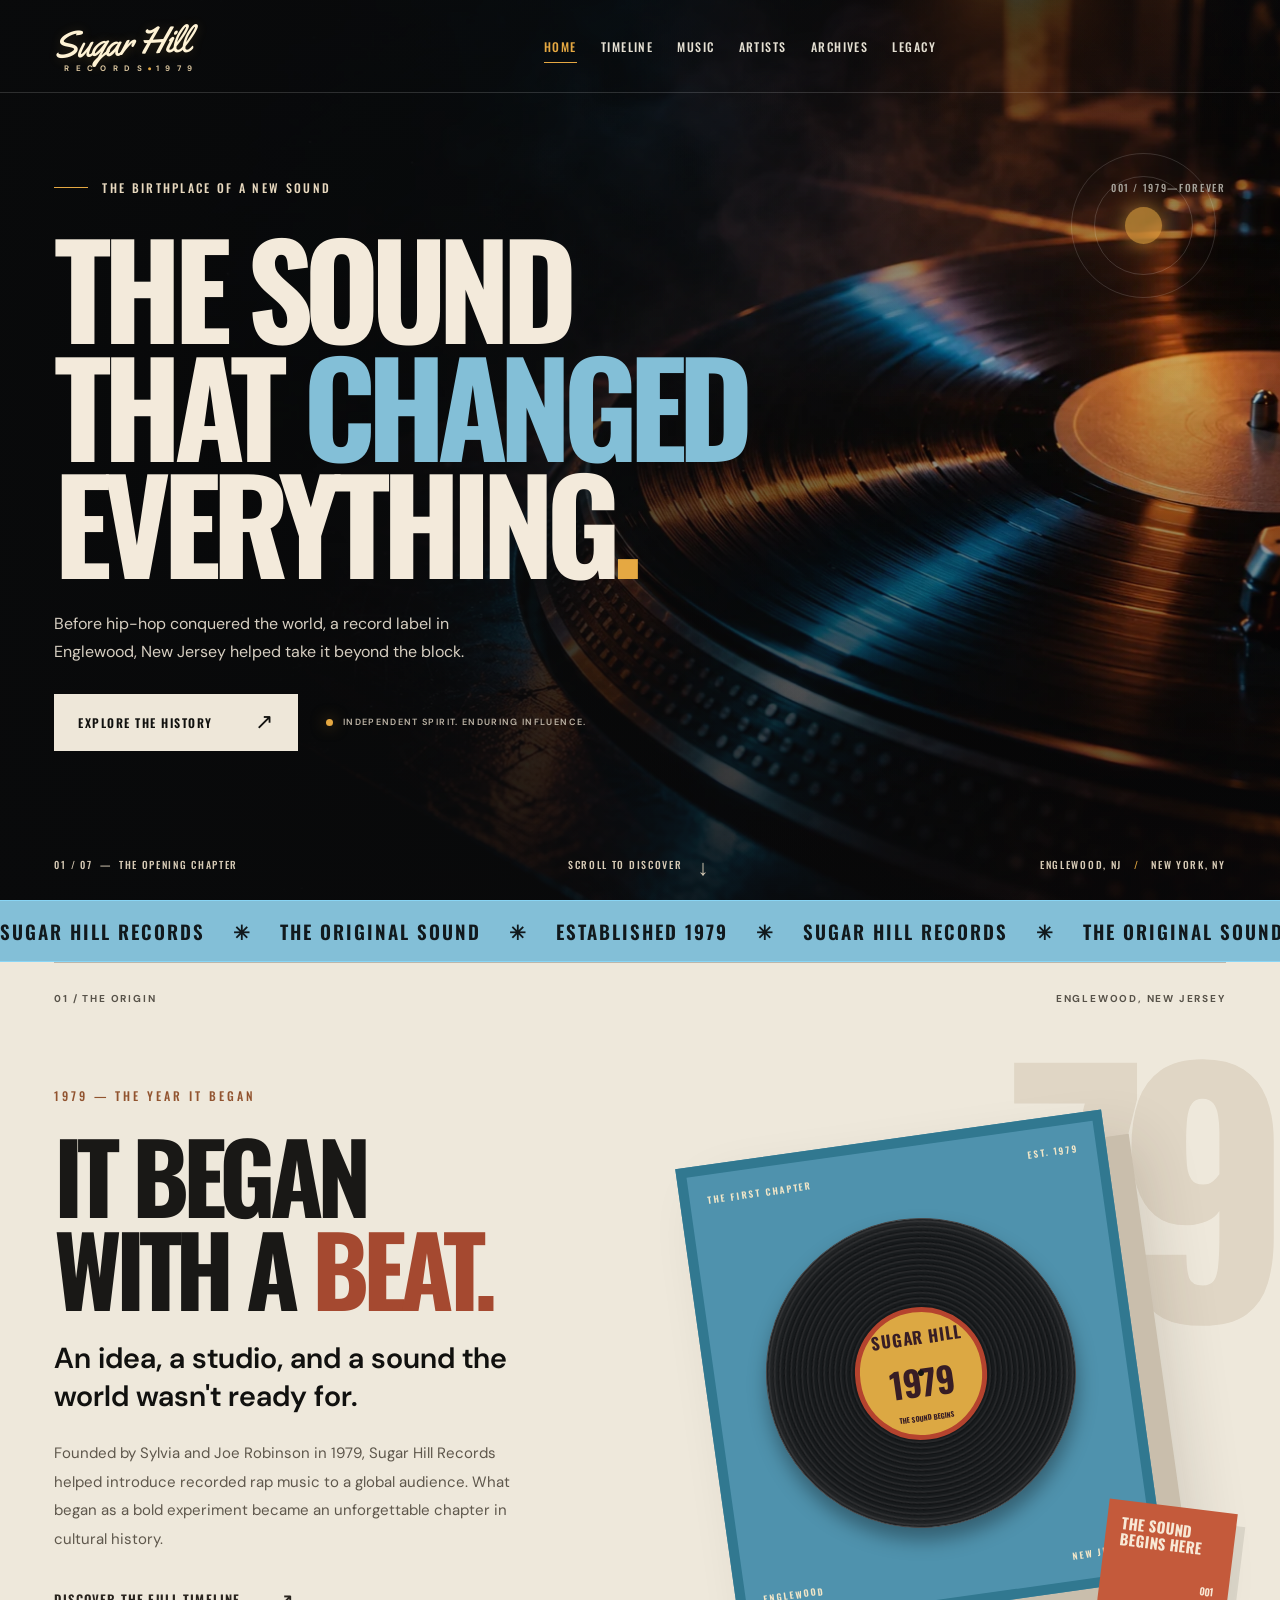
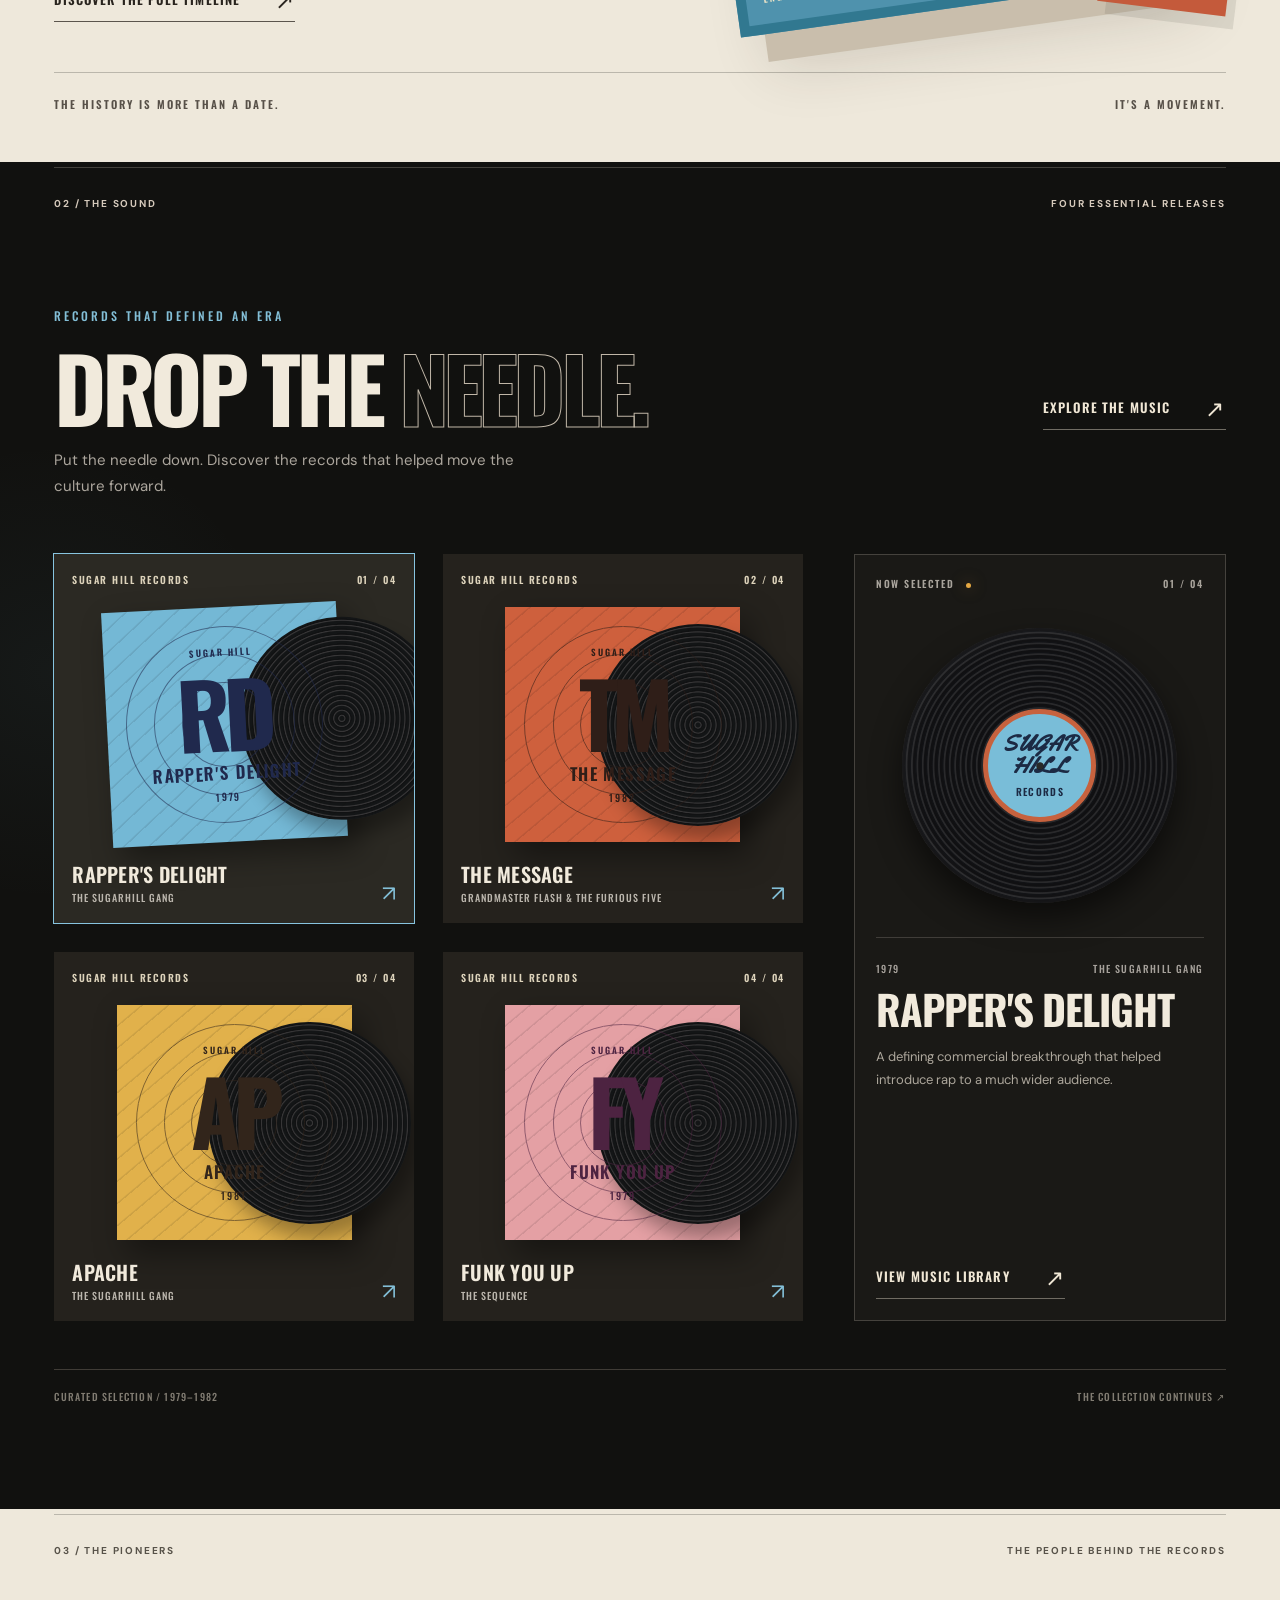
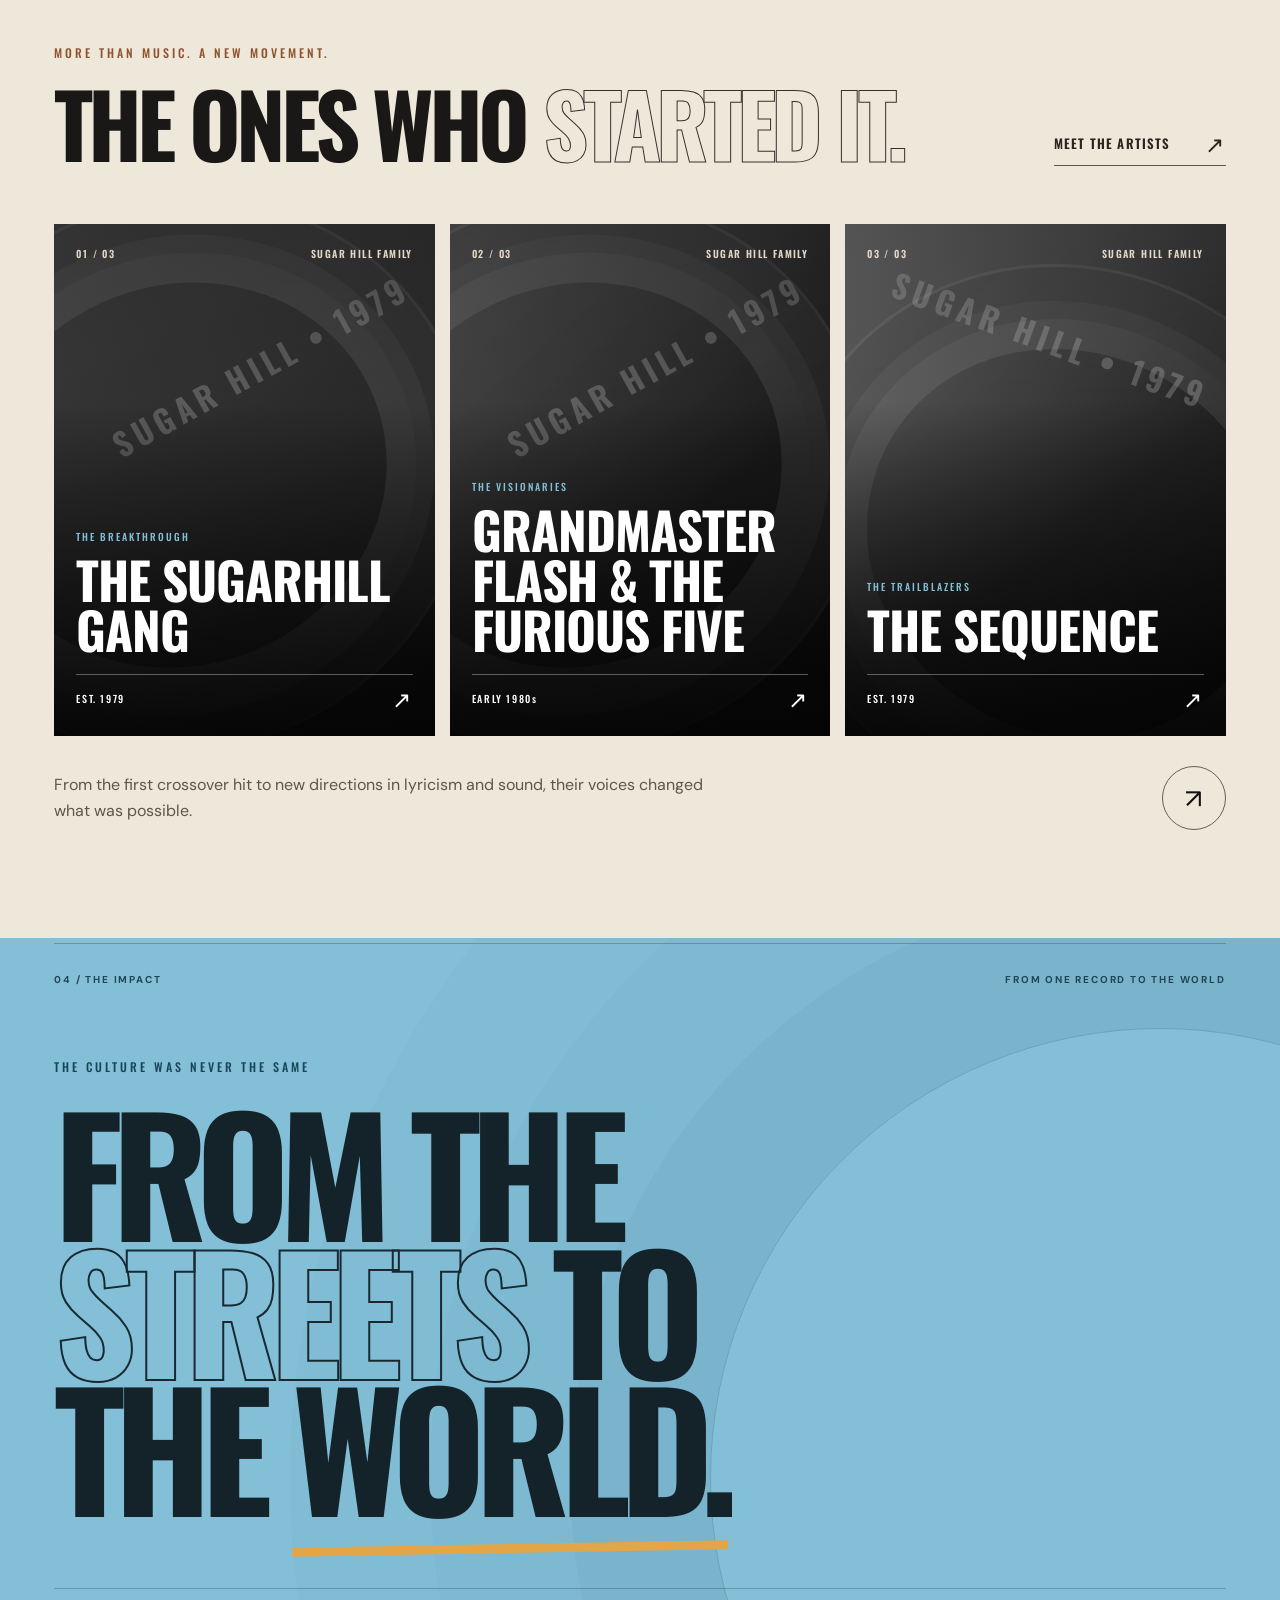
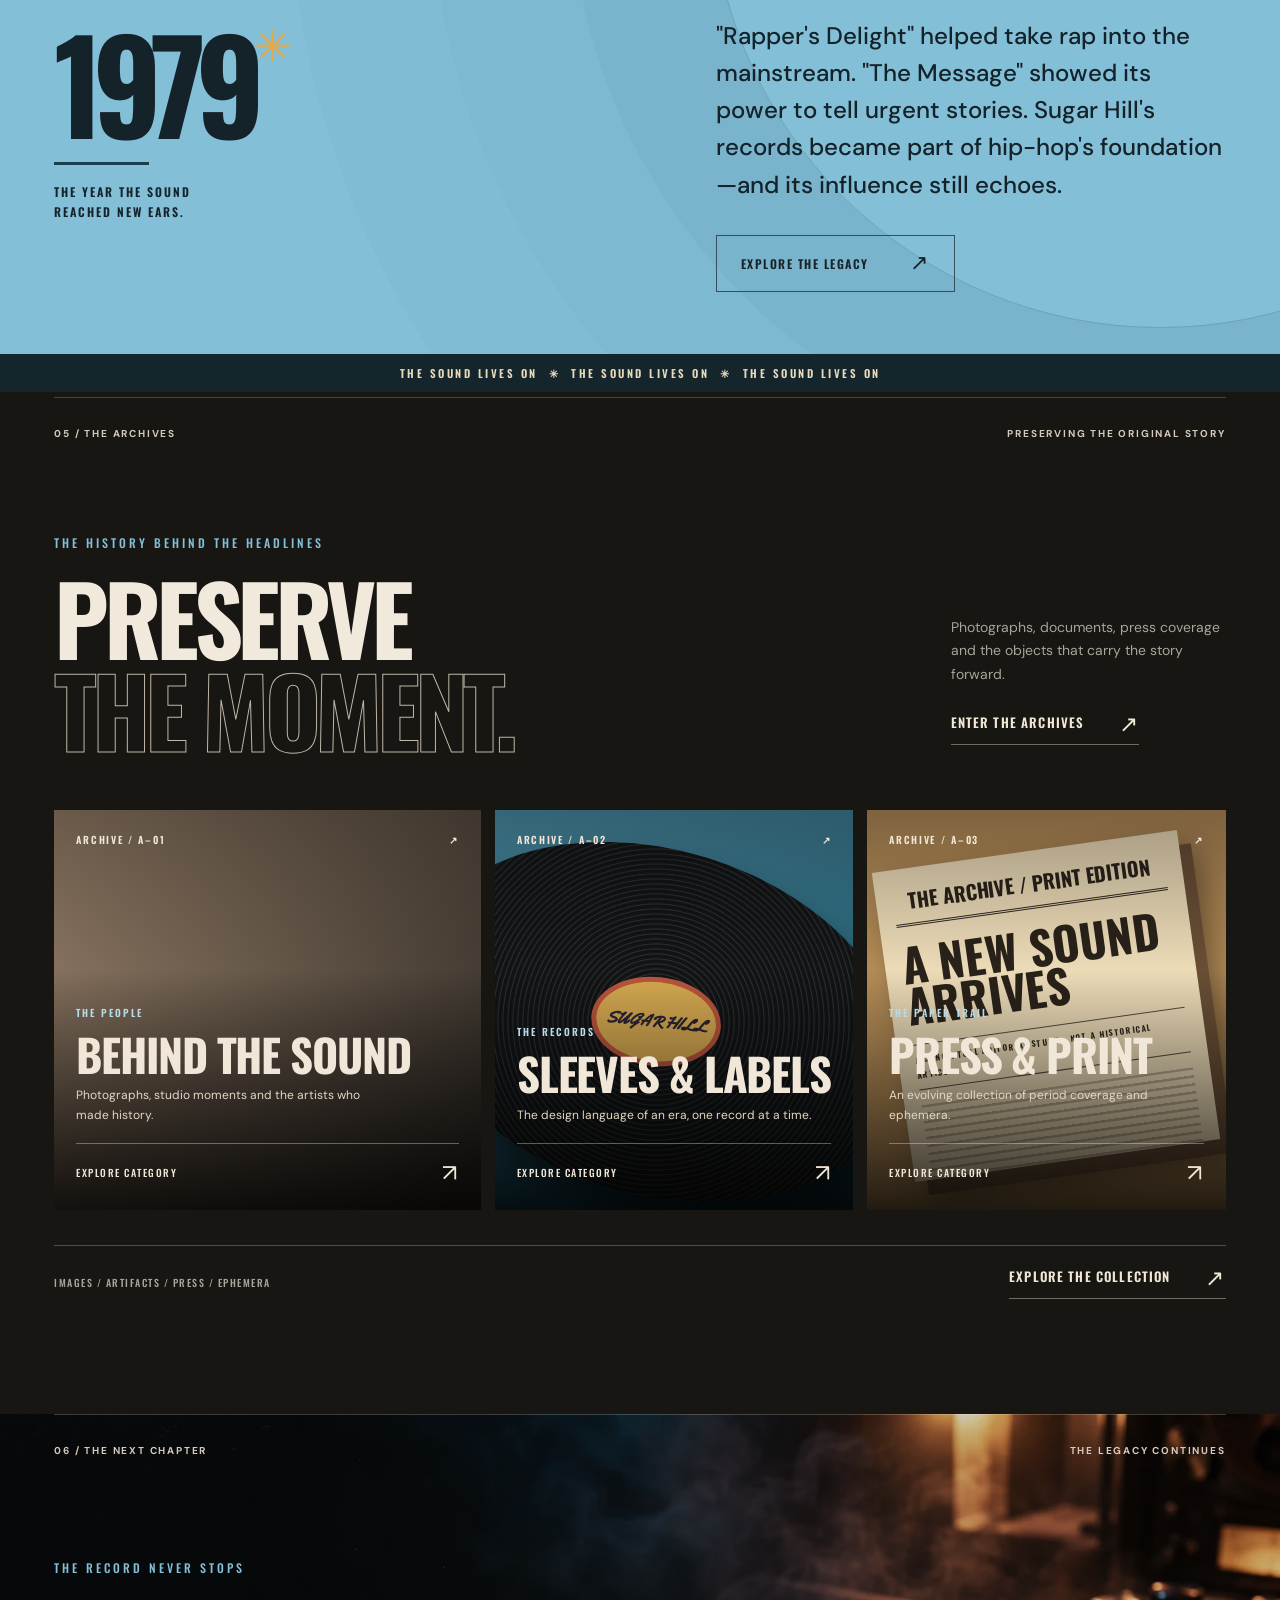
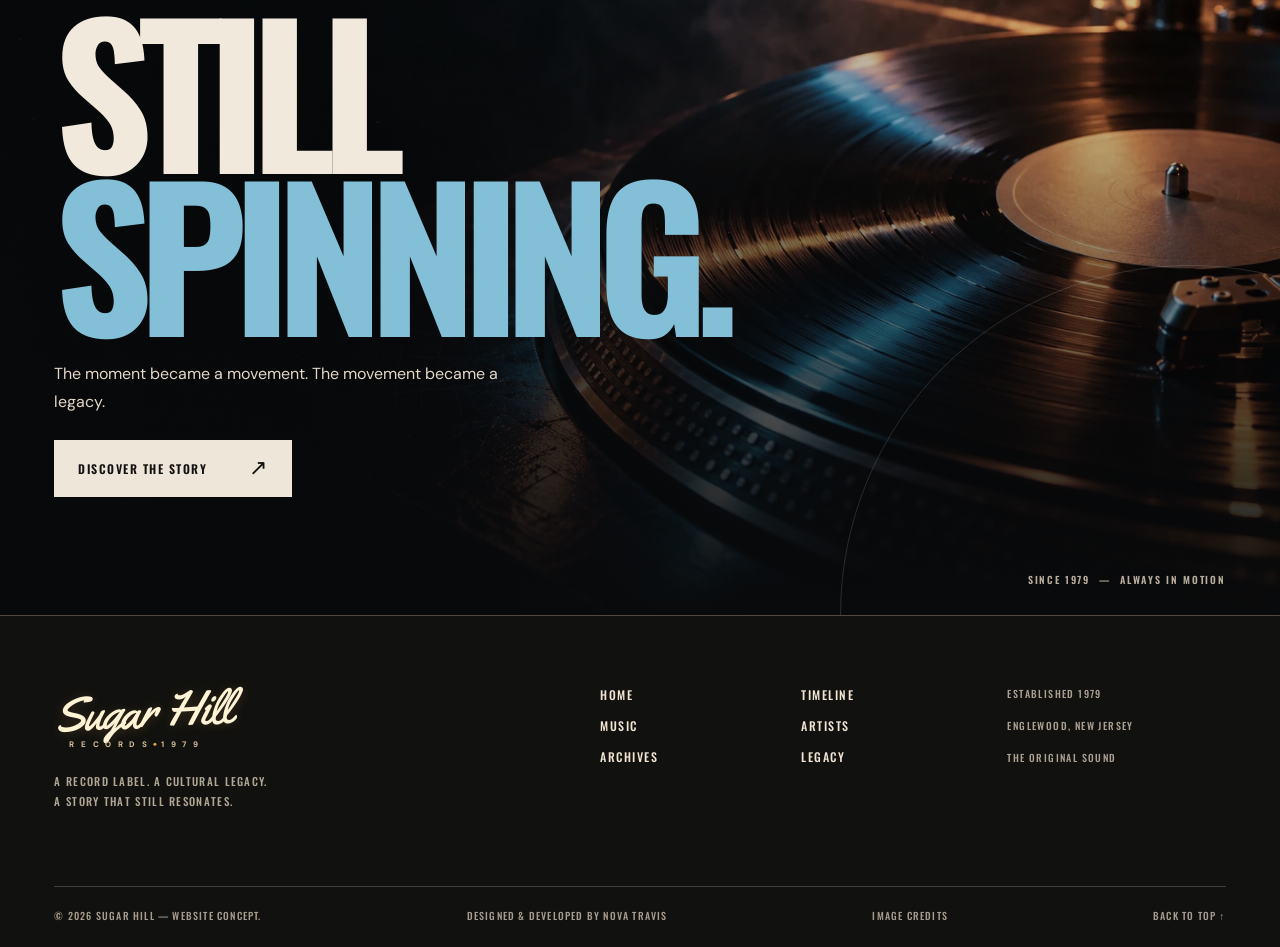
==== index.html @ 576d8113 "first commit" ====
<!doctype html>
<html lang="en">
<head>
  <meta charset="utf-8" />
  <meta name="viewport" content="width=device-width, initial-scale=1" />
  <meta name="theme-color" content="#11110f" />
  <meta name="description" content="Explore the story, recordings, pioneers and lasting cultural impact of Sugar Hill Records. A digital heritage website concept." />
  <title>Sugar Hill Records — The Sound That Changed Everything</title>
  <link rel="preconnect" href="https://fonts.googleapis.com" />
  <link rel="preconnect" href="https://fonts.gstatic.com" crossorigin />
  <link href="https://fonts.googleapis.com/css2?family=Archivo+Black&family=DM+Sans:wght@400;500;600;700&family=Oswald:wght@400;500;600;700&family=Yellowtail&display=swap" rel="stylesheet" />
  <link rel="stylesheet" href="style.css" />
  <script src="siteData.js" defer></script>
  <script src="script.js" defer></script>
</head>
<body data-page="home" data-root="./">
  <a class="skip-link" href="#main-content">Skip to content</a>
  <header class="site-header" id="site-header">
    <a href="./" class="brand" aria-label="Sugar Hill Records homepage"><span class="brand-script">Sugar Hill</span><span class="brand-small">R E C O R D S <i></i> 1 9 7 9</span></a>
    <nav class="desktop-nav" aria-label="Main navigation" id="desktop-nav"></nav>
    <div class="header-actions"><span class="header-edition">THE ORIGINAL SOUND&nbsp; / &nbsp;EST. 1979</span><button class="menu-toggle" id="menu-toggle" aria-expanded="false" aria-controls="mobile-menu" aria-label="Open navigation"><span></span><span></span></button></div>
  </header>
  <div class="mobile-menu" id="mobile-menu" aria-hidden="true"><p class="menu-kicker">EXPLORE THE LEGACY</p><nav id="mobile-nav" aria-label="Mobile navigation"></nav><p class="menu-foot">ENGLEWOOD, NEW JERSEY · 1979</p></div>
  <main id="main-content">
    <!-- 01 / HERO -->
    <section class="hero" id="top" aria-labelledby="hero-title">
      <div class="hero-photo" aria-hidden="true"></div><div class="hero-wash" aria-hidden="true"></div><div class="hero-grid" aria-hidden="true"></div>
      <div class="hero-orbit" aria-hidden="true"><span>THE RECORD KEEPS TURNING • THE RECORD KEEPS TURNING • </span></div>
      <div class="hero-content container">
        <div class="hero-topline reveal"><span class="mini-line"></span> THE BIRTHPLACE OF A NEW SOUND <span class="edition">001 / 1979—FOREVER</span></div>
        <h1 id="hero-title" class="hero-title reveal"><span>THE SOUND</span><span>THAT <em>CHANGED</em></span><span>EVERYTHING<span class="hero-period">.</span></span></h1>
        <p class="hero-description reveal">Before hip-hop conquered the world, a record label in Englewood, New Jersey helped take it beyond the block.</p>
        <div class="hero-cta-row reveal"><a class="button button-cream" href="timeline/"><span>EXPLORE THE HISTORY</span><span class="button-arrow" aria-hidden="true">↗</span></a><span class="hero-est"><span class="est-dot"></span> INDEPENDENT SPIRIT. ENDURING INFLUENCE.</span></div>
      </div>
      <div class="hero-bottom container"><span>01 / 07 &nbsp;—&nbsp; THE OPENING CHAPTER</span><a href="#beginning" class="scroll-cue">SCROLL TO DISCOVER <span>↓</span></a><span>ENGLEWOOD, NJ <span class="separator">/</span> NEW YORK, NY</span></div>
    </section>

    <!-- INTERSTITIAL TICKER -->
    <div class="ticker" aria-label="Sugar Hill Records, established 1979"><div class="ticker-track" aria-hidden="true"><span>SUGAR HILL RECORDS</span><i>✳</i><span>THE ORIGINAL SOUND</span><i>✳</i><span>ESTABLISHED 1979</span><i>✳</i><span>SUGAR HILL RECORDS</span><i>✳</i><span>THE ORIGINAL SOUND</span><i>✳</i><span>ESTABLISHED 1979</span><i>✳</i></div></div>

    <!-- 02 / BEGINNING -->
    <section class="beginning section-light" id="beginning" aria-labelledby="beginning-title">
      <div class="container beginning-inner">
        <div class="chapter-heading reveal"><span class="chapter-num">01 / THE ORIGIN</span><span class="chapter-side">ENGLEWOOD, NEW JERSEY</span></div>
        <div class="beginning-grid">
          <div class="beginning-copy reveal"><span class="eyebrow eyebrow-dark">1979 — THE YEAR IT BEGAN</span><h2 id="beginning-title" class="display display-dark">IT BEGAN<br />WITH A <span class="underline-brush">BEAT.</span></h2><p class="intro-copy">An idea, a studio, and a sound the world wasn't ready for.</p><p>Founded by Sylvia and Joe Robinson in 1979, Sugar Hill Records helped introduce recorded rap music to a global audience. What began as a bold experiment became an unforgettable chapter in cultural history.</p><a class="text-link dark-link" href="timeline/">DISCOVER THE FULL TIMELINE <span aria-hidden="true">↗</span></a></div>
          <div class="beginning-art reveal" aria-label="Graphic illustration of Sugar Hill Records 1979 vinyl disc">
            <span class="beginning-giant-year" aria-hidden="true">79</span>
            <div class="origin-graphic"><div class="origin-card-top"><span>THE FIRST CHAPTER</span><span>EST. 1979</span></div><div class="origin-record"><div class="origin-label"><span>SUGAR HILL</span><b>1979</b><small>THE SOUND BEGINS</small><i></i></div></div><div class="origin-card-foot"><span>ENGLEWOOD</span><span>NEW JERSEY</span></div></div>
            <div class="origin-side-stamp"><span>THE SOUND<br />BEGINS HERE</span><b>001</b></div>
          </div>
        </div>
        <div class="beginning-bottom"><span>THE HISTORY IS MORE THAN A DATE.</span><span>IT'S A MOVEMENT.</span></div>
      </div>
    </section>

    <!-- 03 / MUSIC -->
    <section class="music-section section-dark" id="the-sound" aria-labelledby="music-title">
      <div class="container">
        <div class="chapter-heading reveal"><span class="chapter-num">02 / THE SOUND</span><span class="chapter-side">FOUR ESSENTIAL RELEASES</span></div>
        <div class="section-title-row reveal"><div><span class="eyebrow">RECORDS THAT DEFINED AN ERA</span><h2 id="music-title" class="display">DROP THE <span class="type-outline">NEEDLE.</span></h2></div><a href="music/" class="text-link light-link">EXPLORE THE MUSIC <span aria-hidden="true">↗</span></a></div>
        <p class="section-lead reveal">Put the needle down. Discover the records that helped move the culture forward.</p>
        <div class="music-layout">
          <div class="release-grid" id="release-grid" role="group" aria-label="Select a featured release"></div>
          <div class="release-feature reveal" id="release-feature" aria-live="polite"><div class="release-feature-head"><span>NOW SELECTED <span class="live-dot"></span></span><span id="feature-count">01 / 04</span></div><div class="feature-record" id="feature-record"><span class="feature-record-label">SUGAR HILL <b>RECORDS</b></span><span class="feature-spindle"></span></div><div class="release-feature-meta"><span id="feature-year">1979</span><span id="feature-artist">THE SUGARHILL GANG</span></div><h3 id="feature-title">RAPPER'S DELIGHT</h3><p id="feature-description">A defining commercial breakthrough that helped introduce rap to a much wider audience.</p><a href="music/" class="text-link light-link">VIEW MUSIC LIBRARY <span aria-hidden="true">↗</span></a></div>
        </div>
        <div class="section-after-note"><span>CURATED SELECTION / 1979–1982</span><span>THE COLLECTION CONTINUES ↗</span></div>
      </div>
    </section>

    <!-- 04 / ARTISTS -->
    <section class="artists-section section-light" id="the-pioneers" aria-labelledby="artists-title">
      <div class="container">
        <div class="chapter-heading reveal"><span class="chapter-num">03 / THE PIONEERS</span><span class="chapter-side">THE PEOPLE BEHIND THE RECORDS</span></div>
        <div class="section-title-row title-row-dark reveal"><div><span class="eyebrow eyebrow-dark">MORE THAN MUSIC. A NEW MOVEMENT.</span><h2 id="artists-title" class="display display-dark">THE ONES WHO <span class="type-outline-dark">STARTED IT.</span></h2></div><a href="artists/" class="text-link dark-link">MEET THE ARTISTS <span aria-hidden="true">↗</span></a></div>
        <div class="artists-grid" id="artists-grid"></div>
        <div class="artist-foot reveal"><p>From the first crossover hit to new directions in lyricism and sound, their voices changed what was possible.</p><a href="artists/" class="round-arrow-link" aria-label="Explore all artists">↗</a></div>
      </div>
    </section>

    <!-- 05 / IMPACT -->
    <section class="impact-section" id="the-impact" aria-labelledby="impact-title"><div class="impact-rings" aria-hidden="true"></div>
      <div class="container impact-inner"><div class="chapter-heading reveal"><span class="chapter-num">04 / THE IMPACT</span><span class="chapter-side">FROM ONE RECORD TO THE WORLD</span></div><div class="impact-top"><span class="eyebrow reveal">THE CULTURE WAS NEVER THE SAME</span><h2 id="impact-title" class="impact-title reveal">FROM THE<br /><em>STREETS</em> TO<br />THE <span>WORLD.</span></h2></div>
      <div class="impact-lower"><div class="impact-stat reveal"><span class="stat-number">1979<span class="stat-star">✳</span></span><span class="stat-line"></span><span>THE YEAR THE SOUND<br />REACHED NEW EARS.</span></div><div class="impact-copy reveal"><p>"Rapper's Delight" helped take rap into the mainstream. "The Message" showed its power to tell urgent stories. Sugar Hill's records became part of hip-hop's foundation—and its influence still echoes.</p><a href="legacy/" class="button button-dark-outline">EXPLORE THE LEGACY <span class="button-arrow" aria-hidden="true">↗</span></a></div></div>
      </div>
      <div class="impact-bottom-run" aria-hidden="true">THE SOUND LIVES ON &nbsp;✳&nbsp; THE SOUND LIVES ON &nbsp;✳&nbsp; THE SOUND LIVES ON</div>
    </section>

    <!-- 06 / ARCHIVES -->
    <section class="archives-section section-dark" id="the-archives" aria-labelledby="archives-title">
      <div class="container"><div class="chapter-heading reveal"><span class="chapter-num">05 / THE ARCHIVES</span><span class="chapter-side">PRESERVING THE ORIGINAL STORY</span></div><div class="section-title-row reveal"><div><span class="eyebrow">THE HISTORY BEHIND THE HEADLINES</span><h2 id="archives-title" class="display">PRESERVE<br /><span class="type-outline">THE MOMENT.</span></h2></div><div class="archive-intro"><p>Photographs, documents, press coverage and the objects that carry the story forward.</p><a href="archives/" class="text-link light-link">ENTER THE ARCHIVES <span aria-hidden="true">↗</span></a></div></div>
      <div class="archive-gallery" id="archive-gallery"></div>
      <div class="archive-bottom reveal"><span>IMAGES / ARTIFACTS / PRESS / EPHEMERA</span><a href="archives/" class="text-link light-link">EXPLORE THE COLLECTION <span aria-hidden="true">↗</span></a></div>
      </div>
    </section>

    <!-- 07 / CLOSING -->
    <section class="closing-section" id="the-legacy-continues" aria-labelledby="closing-title"><div class="closing-art" aria-hidden="true"></div><div class="container closing-content"><div class="chapter-heading reveal"><span class="chapter-num">06 / THE NEXT CHAPTER</span><span class="chapter-side">THE LEGACY CONTINUES</span></div><div class="closing-center reveal"><span class="eyebrow">THE RECORD NEVER STOPS</span><h2 id="closing-title">STILL<br /><em>SPINNING.</em></h2><p>The moment became a movement. The movement became a legacy.</p><a href="timeline/" class="button button-cream"><span>DISCOVER THE STORY</span><span class="button-arrow" aria-hidden="true">↗</span></a></div><span class="closing-mini">SINCE 1979 &nbsp;—&nbsp; ALWAYS IN MOTION</span></div></section>
  </main>
  <footer class="site-footer"><div class="container footer-top"><div><a href="./" class="brand footer-brand" aria-label="Sugar Hill Records home"><span class="brand-script">Sugar Hill</span><span class="brand-small">R E C O R D S <i></i> 1 9 7 9</span></a><p>A RECORD LABEL. A CULTURAL LEGACY.<br />A STORY THAT STILL RESONATES.</p></div><div class="footer-links" id="footer-nav" aria-label="Footer navigation"></div><div class="footer-meta"><span>ESTABLISHED 1979</span><span>ENGLEWOOD, NEW JERSEY</span><span>THE ORIGINAL SOUND</span></div></div><div class="container footer-bottom"><span>© <span id="current-year"></span> SUGAR HILL — WEBSITE CONCEPT.</span><span>DESIGNED & DEVELOPED BY <a href="https://novatravis.com/" target="_blank" rel="noopener noreferrer">NOVA TRAVIS</a></span><a class="credits-link" href="./credits/">IMAGE CREDITS</a><a href="#top" class="back-to-top">BACK TO TOP ↑</a></div></footer>
</body>
</html>
---- style.css ----
/* SUGAR HILL / V1 — NOVA TRAVIS */
:root{--night:#11110f;--night-2:#191916;--paper:#eee8db;--paper-2:#e3dccd;--cream:#f1eadc;--muted:#b4ae9f;--blue:#83bfd7;--gold:#e5a842;--burnt:#b65133;--electric:#70b8dc;--line-dark:rgba(243,235,217,.22);--line-light:rgba(26,25,23,.24);--oswald:'Oswald','Arial Narrow',Impact,sans-serif;--display:'Archivo Black',Impact,Haettenschweiler,sans-serif;--body:'DM Sans',Arial,Helvetica,sans-serif;--script:'Yellowtail','Brush Script MT',cursive;--content:1400px;--pad:clamp(22px,4.25vw,74px)}
*,*::before,*::after{box-sizing:border-box}html{scroll-behavior:smooth}body{margin:0;background:var(--night);color:var(--cream);font-family:var(--body);-webkit-font-smoothing:antialiased;overflow-x:hidden}body.no-scroll{overflow:hidden}body,button,a{ -webkit-tap-highlight-color:transparent }a{color:inherit;text-decoration:none}button{font:inherit}button,a{-webkit-touch-callout:none}button:focus-visible,a:focus-visible{outline:2px solid var(--blue);outline-offset:5px}img{max-width:100%;display:block}h1,h2,h3,p{margin:0}::selection{background:var(--gold);color:var(--night)}.container{width:min(100% - var(--pad)*2,var(--content));margin-inline:auto}.skip-link{position:fixed;top:-100px;left:16px;z-index:9000;padding:12px 18px;background:var(--cream);color:var(--night)}.skip-link:focus{top:12px}.site-header{height:93px;padding-inline:var(--pad);display:flex;align-items:center;gap:34px;justify-content:space-between;position:absolute;inset:0 0 auto;z-index:400;border-bottom:1px solid rgba(255,255,255,.15);transition:background .3s,box-shadow .3s,height .3s}.site-header.is-scrolled{position:fixed;height:76px;background:rgba(17,17,15,.94);box-shadow:0 12px 36px rgba(0,0,0,.18);backdrop-filter:blur(18px);-webkit-backdrop-filter:blur(18px)}.brand{width:200px;flex-shrink:0;display:flex;flex-direction:column;align-items:flex-start;line-height:1;transform:rotate(-3deg);transition:transform .2s}.brand:hover{transform:rotate(-1deg)}.brand-script{font-family:var(--script);font-size:37px;color:#fff3d5;letter-spacing:-1.4px;white-space:nowrap;text-shadow:0 1px 12px rgba(228,174,80,.2)}.brand-small{margin:4px 0 0 9px;font-size:8px;letter-spacing:2.3px;font-weight:700;color:#d7c29c;transform:rotate(3deg);white-space:nowrap}.brand-small i{display:inline-block;width:3px;height:3px;border-radius:50%;background:var(--gold);vertical-align:middle}.desktop-nav{display:flex;align-items:center;gap:clamp(16px,2.4vw,37px);margin-left:auto}.desktop-nav a{font-family:var(--oswald);font-size:12px;font-weight:500;letter-spacing:1.45px;text-transform:uppercase;color:#e5e0d3;position:relative;padding:17px 0;white-space:nowrap;transition:color .2s}.desktop-nav a::after{content:"";position:absolute;bottom:9px;left:0;width:0;height:1px;background:var(--gold);transition:width .22s}.desktop-nav a:hover,.desktop-nav a[aria-current=page]{color:var(--gold)}.desktop-nav a:hover::after,.desktop-nav a[aria-current=page]::after{width:100%}.header-actions{display:flex;align-items:center;gap:20px;margin-left:auto}.header-edition{font-size:9px;font-weight:600;letter-spacing:1.5px;color:#a8a59c;white-space:nowrap}.menu-toggle{display:none;width:43px;height:43px;border:1px solid rgba(255,255,255,.36);background:transparent;padding:12px 9px;cursor:pointer;z-index:420;position:relative}.menu-toggle span{display:block;height:1.5px;width:100%;background:var(--cream);transition:transform .28s,translate .28s;margin:5px 0}.menu-toggle.is-open span:first-child{transform:translateY(3.5px) rotate(45deg)}.menu-toggle.is-open span:last-child{transform:translateY(-3.5px) rotate(-45deg)}.mobile-menu{display:none}.eyebrow{font-family:var(--oswald);font-size:12px;line-height:1.3;letter-spacing:3px;font-weight:500;color:var(--blue)}.eyebrow-dark{color:#91532f}.display{font-family:var(--oswald);font-weight:700;font-size:clamp(54px,7vw,115px);letter-spacing:-.058em;line-height:.96;text-transform:uppercase}.display-dark{color:#191816}.type-outline{-webkit-text-stroke:1px #c1b7a8;color:transparent}.type-outline-dark{-webkit-text-stroke:1px #34302b;color:transparent}.chapter-heading{display:flex;justify-content:space-between;align-items:center;padding-top:29px;margin-bottom:70px;border-top:1px solid var(--line-dark)}.chapter-num,.chapter-side{font-size:10px;letter-spacing:1.8px;font-weight:700;color:#d6cabc;text-transform:uppercase}.section-light .chapter-heading{border-color:var(--line-light)}.section-light .chapter-num,.section-light .chapter-side{color:#575249}.section-title-row{display:flex;justify-content:space-between;gap:30px;align-items:end;margin-bottom:18px}.section-title-row h2{margin-top:18px}.text-link{font-family:var(--oswald);font-size:13px;letter-spacing:1.15px;font-weight:600;white-space:nowrap;display:inline-flex;align-items:center;gap:35px;border-bottom:1px solid;padding:0 0 12px;transition:gap .25s,color .25s}.text-link:hover{gap:50px}.text-link span{font-size:23px;line-height:10px;font-weight:400}.dark-link{color:#29241e;border-color:#5b554d}.light-link{color:#f0e7d5;border-color:#706c63}.light-link:hover{color:var(--blue)}.dark-link:hover{color:#91532f}.button{height:57px;min-width:232px;padding:0 20px 0 24px;display:inline-flex;align-items:center;justify-content:space-between;gap:38px;font-family:var(--oswald);letter-spacing:1.5px;font-size:12px;font-weight:600;transition:background .2s,color .2s,transform .2s}.button:hover{transform:translateY(-3px)}.button-arrow{display:grid;place-items:center;width:27px;height:27px;font-size:22px;line-height:1;font-family:Arial,sans-serif;font-weight:400}.button-cream{color:var(--night);background:#eee7d9}.button-cream:hover{background:var(--blue)}.button-dark-outline{border:1px solid rgba(19,24,25,.65);color:#17232b}.button-dark-outline:hover{background:#17232b;color:#f1e9db}.section-dark{background:var(--night);color:var(--cream)}.section-light{background:var(--paper);color:var(--night)}.reveal{opacity:1;transform:translateY(0)}.js-enabled .reveal:not(.is-visible){opacity:0;transform:translateY(23px)}.js-enabled .reveal{transition:opacity .75s ease,transform .75s cubic-bezier(.2,.65,.25,1)}.js-enabled .reveal.is-visible{opacity:1;transform:translateY(0)}
/* 01 / HERO */
.hero{min-height:760px;height:max(800px,100svh);position:relative;isolation:isolate;overflow:hidden;display:flex;flex-direction:column;justify-content:center}.hero-photo,.hero-wash,.hero-grid{position:absolute;inset:0;z-index:-2}.hero-photo{background-image:url('assets/images/hero-turntable.webp');background-position:center 49%;background-size:cover;transform:scale(1.035);animation:hero-settle 12s ease-out both}.hero-wash{z-index:-1;background:linear-gradient(90deg,rgba(9,10,11,.96) 0%,rgba(9,10,11,.75) 38%,rgba(7,8,9,.20) 85%),linear-gradient(180deg,rgba(7,9,12,.7) 0%,transparent 38%,rgba(11,10,11,.75) 100%)}.hero-grid{z-index:0;pointer-events:none;background-image:linear-gradient(90deg,transparent calc(50% - .5px),rgba(255,255,255,.06) 50%,transparent calc(50% + .5px)),linear-gradient(90deg,transparent calc(25% - .5px),rgba(255,255,255,.045) 25%,transparent calc(25% + .5px)),linear-gradient(90deg,transparent calc(75% - .5px),rgba(255,255,255,.045) 75%,transparent calc(75% + .5px));opacity:.75}.hero-content{position:relative;z-index:2;padding-top:110px;padding-bottom:80px}.hero-topline{display:flex;align-items:center;gap:14px;color:#e8d9bf;font-family:var(--oswald);font-size:12px;letter-spacing:2.3px;font-weight:500;margin-bottom:31px}.mini-line{width:34px;height:1px;background:var(--gold);display:inline-block}.edition{color:#a7a49c;margin-left:auto;font-size:10px;letter-spacing:1.65px}.hero-title{font-family:var(--oswald);font-size:clamp(71px,9.6vw,175px);line-height:.91;font-weight:700;letter-spacing:-.069em;text-transform:uppercase;max-width:1300px;color:#f3eadb}.hero-title>span{display:block;white-space:nowrap}.hero-title em{font-style:normal;color:var(--blue)}.hero-period{color:var(--gold)}.hero-description{margin-top:30px;max-width:450px;color:#d6cec1;font-size:16px;line-height:1.75}.hero-cta-row{display:flex;gap:28px;align-items:center;margin-top:28px}.hero-est{font-size:9px;letter-spacing:1.35px;color:#bdb4a6;font-weight:600;display:flex;align-items:center;gap:10px}.est-dot,.live-dot{width:7px;height:7px;background:var(--gold);display:inline-block;border-radius:50%;box-shadow:0 0 15px rgba(231,170,67,.55)}.hero-bottom{position:absolute;bottom:28px;left:50%;transform:translateX(-50%);z-index:5;display:flex;align-items:center;justify-content:space-between;color:#d6cab5;font-family:var(--oswald);font-size:10px;letter-spacing:1.7px;font-weight:500}.scroll-cue{display:flex;align-items:center;gap:15px}.scroll-cue span{font-size:22px;line-height:14px}.scroll-cue:hover{color:var(--blue)}.separator{color:var(--gold);margin:0 8px}.hero-orbit{position:absolute;right:8.4%;top:21%;width:145px;height:145px;border-radius:50%;border:1px solid rgba(255,255,255,.22);display:flex;align-items:center;justify-content:center;color:#fff;opacity:.65;animation:slow-spin 35s linear infinite;z-index:2}.hero-orbit::before,.hero-orbit::after{content:"";position:absolute;border-radius:50%;border:1px solid rgba(255,255,255,.24)}.hero-orbit::before{inset:22px}.hero-orbit::after{inset:53px;background:var(--gold);border:0}.hero-orbit span{position:absolute;left:50%;top:50%;font:600 10px var(--oswald);letter-spacing:2px;width:135px;text-align:center;transform:translate(-50%,-50%);line-height:2.5;opacity:0}.hero-orbit:after{box-shadow:0 0 20px var(--gold)}@keyframes hero-settle{from{transform:scale(1.12)}to{transform:scale(1.035)}}@keyframes slow-spin{to{transform:rotate(360deg)}}
/* MARQUEE */
.ticker{overflow:hidden;background:var(--blue);border-block:1px solid #89d5f5;color:#11191d;height:62px;display:flex;align-items:center}.ticker-track{display:flex;align-items:center;gap:28px;white-space:nowrap;min-width:max-content;animation:ticker 27s linear infinite;font:600 19px var(--oswald);letter-spacing:2px}.ticker-track i{font-style:normal;font-size:20px}.ticker-track span{white-space:nowrap}@keyframes ticker{to{transform:translateX(-50%)}}
/* 02 / BEGINNING */
.beginning{padding-bottom:50px;min-height:790px;overflow:hidden}.beginning-grid{display:grid;grid-template-columns:.9fr 1.1fr;min-height:555px;gap:clamp(30px,5vw,75px);align-items:center}.beginning-copy{max-width:550px;padding:10px 0 50px}.beginning-copy .display{font-size:clamp(68px,7.6vw,128px);margin-top:22px;letter-spacing:-.066em}.underline-brush{color:#a54930}.beginning-copy .intro-copy{font-size:clamp(20px,2.5vw,29px);font-weight:600;max-width:460px;line-height:1.32;margin:24px 0}.beginning-copy p:not(.intro-copy){font-size:15px;line-height:1.9;max-width:485px;color:#5e574c;margin-bottom:36px}.beginning-art{height:540px;position:relative;display:flex;align-items:center;justify-content:center}.beginning-giant-year{position:absolute;right:-6%;top:-16%;font:700 clamp(180px,25vw,400px)/1 var(--oswald);letter-spacing:-.09em;color:#e0d6c5;pointer-events:none}.origin-graphic{background:#4f92ad;border:10px solid #317890;width:min(430px,81%);aspect-ratio:.91;box-shadow:24px 28px 0 #c9beac,30px 35px 60px rgba(49,36,25,.16);transform:rotate(-8deg);position:relative;padding:18px;color:#f3e7c8;display:flex;flex-direction:column;justify-content:space-between}.origin-card-top,.origin-card-foot{display:flex;justify-content:space-between;font:600 9px var(--oswald);letter-spacing:2px}.origin-card-foot{position:relative;z-index:2}.origin-record{width:83%;aspect-ratio:1;background:repeating-radial-gradient(circle at center,#171a1c 0 2px,#292a2c 3px 3.7px,#121416 4.5px 5.5px);border:1px solid #494748;border-radius:50%;margin:auto;display:grid;place-items:center;box-shadow:0 12px 19px rgba(0,0,0,.35),inset 0 0 22px rgba(255,255,255,.12);animation:slow-spin 30s linear infinite}.origin-label{height:43%;width:43%;border-radius:50%;background:#dca843;color:#371d25;display:flex;align-items:center;justify-content:center;flex-direction:column;position:relative;gap:6px;text-align:center;border:5px solid #b5432e}.origin-label span{font:700 clamp(9px,1.3vw,17px) var(--oswald);letter-spacing:1px}.origin-label b{font:700 clamp(18px,3vw,35px) var(--oswald)}.origin-label small{font:700 7px var(--oswald)}.origin-label i{position:absolute;top:50%;left:50%;width:6px;height:6px;transform:translate(-50%,-50%);background:#161616;border-radius:50%}.origin-side-stamp{position:absolute;bottom:35px;right:-1%;width:129px;height:103px;background:#c45a3b;transform:rotate(7deg);color:#f8e9d6;padding:15px;display:flex;flex-direction:column;justify-content:space-between;box-shadow:9px 12px 0 rgba(47,38,30,.1)}.origin-side-stamp span{font:700 15px/1.05 var(--oswald)}.origin-side-stamp b{font:600 10px var(--oswald);text-align:right}.beginning-bottom{border-top:1px solid var(--line-light);display:flex;justify-content:space-between;gap:10px;font:600 11px var(--oswald);letter-spacing:2px;padding-top:23px;color:#575048}
/* 03 / MUSIC */
.music-section{padding-bottom:105px;padding-top:5px;position:relative;overflow:hidden}.music-section:before{content:"";position:absolute;left:-200px;top:260px;width:500px;height:500px;border-radius:50%;background:radial-gradient(circle,rgba(101,157,174,.06),transparent 65%);pointer-events:none}.music-section .chapter-heading{margin-bottom:95px}.section-lead{color:#aca69d;font-size:15px;max-width:510px;line-height:1.7;margin-top:12px}.music-layout{display:grid;grid-template-columns:1.45fr .72fr;gap:clamp(30px,4vw,67px);margin-top:55px;align-items:stretch}.release-grid{display:grid;grid-template-columns:repeat(2,minmax(0,1fr));gap:29px}.release-card{border:0;background:#25221d;min-height:320px;text-align:left;display:block;cursor:pointer;padding:18px;color:var(--cream);position:relative;overflow:hidden;transition:background .3s,transform .3s;isolation:isolate}.release-card:hover{transform:translateY(-4px)}.release-card.is-selected{outline:1px solid #87c4df;outline-offset:0;background:#2b2923}.release-card:focus-visible{outline:2px solid var(--blue);outline-offset:4px}.release-card-top{display:flex;justify-content:space-between;color:#ddd3bb;font:600 10px var(--oswald);letter-spacing:1.5px;margin-bottom:20px;position:relative;z-index:2}.sleeve{width:min(235px,79%);height:auto;aspect-ratio:1;display:grid;place-items:center;position:relative;isolation:isolate;box-shadow:10px 13px 30px rgba(0,0,0,.4);margin:0 auto 22px;transition:transform .3s}.release-card:hover .sleeve,.release-card.is-selected .sleeve{transform:translateX(-10px) rotate(-3deg)}.sleeve:before{content:"";position:absolute;inset:0;background:radial-gradient(circle at 55% 90%,transparent 1px,rgba(255,255,255,.14) 2px,transparent 3px),repeating-linear-gradient(140deg,transparent 0 15px,rgba(0,0,0,.09) 16px 17px);z-index:1;mix-blend-mode:multiply}.sleeve:after{content:"";position:absolute;right:-25%;top:7%;width:86%;height:86%;background:repeating-radial-gradient(circle,#131516 0 2px,#363536 3px 3.3px,#111213 4px 5px);border-radius:50%;z-index:-1;transition:right .42s cubic-bezier(.2,.7,.2,1);box-shadow:7px 14px 18px rgba(0,0,0,.32)}.release-card:hover .sleeve:after,.release-card.is-selected .sleeve:after{right:-43%}.sleeve.sky{background:#74b8d5;color:#20294d}.sleeve.rust{background:#ce603d;color:#2f1e18}.sleeve.gold{background:#e1b14b;color:#32251b}.sleeve.rose{background:#e4a0a4;color:#4d2341}.sleeve-ornament{position:absolute;width:84%;height:84%;border:1px solid currentColor;border-radius:50%;opacity:.55}.sleeve-ornament:before,.sleeve-ornament:after{content:"";position:absolute;inset:14%;border:1px solid currentColor;border-radius:50%}.sleeve-ornament:after{inset:28%}.sleeve-content{text-align:center;display:flex;flex-direction:column;align-items:center;justify-content:center;gap:8px;width:90%;position:relative;z-index:2}.sleeve-top{font:600 9px var(--oswald);letter-spacing:2px}.sleeve-monogram{font:700 clamp(62px,7vw,98px)/1 var(--oswald);letter-spacing:-.075em}.sleeve-name{font:600 clamp(10px,1.5vw,17px)/1 var(--oswald);letter-spacing:1.4px;text-transform:uppercase}.sleeve-year{font:500 10px var(--oswald);letter-spacing:2px}.release-card-bottom{display:flex;justify-content:space-between;align-items:flex-end;gap:10px;position:relative;z-index:2}.release-card-bottom b{font:600 20px/1.05 var(--oswald);letter-spacing:.25px;text-transform:uppercase;display:block}.release-card-bottom small{color:#bbb6ad;font:500 10px var(--oswald);letter-spacing:1px;text-transform:uppercase;display:block;margin-top:5px}.release-card-arrow{font-size:22px;line-height:1;color:var(--blue)}.release-feature{border:1px solid #45423d;background:#1a1916;padding:25px;display:flex;flex-direction:column;justify-content:flex-start;min-height:668px}.release-feature-head{display:flex;align-items:center;justify-content:space-between;font:600 10px var(--oswald);letter-spacing:1.6px;color:#a9a49c}.release-feature-head .live-dot{height:5px;width:5px;margin-left:7px}.feature-record{width:min(275px,95%);margin:37px auto 34px;aspect-ratio:1;border-radius:50%;background:repeating-radial-gradient(circle at center,#101012 0 2px,#29292b 3px 3.8px,#111215 4.6px 5.4px);display:grid;place-items:center;position:relative;box-shadow:0 15px 30px #0008,inset 2px 2px 20px #fff1;animation:slow-spin 21s linear infinite}.feature-record::after{content:"";width:7px;height:7px;position:absolute;left:50%;top:50%;transform:translate(-50%,-50%);background:#111;border-radius:50%}.feature-record-label{width:41%;height:41%;border-radius:50%;background:#79bdd8;color:#1c2a44;border:5px solid #c7623e;display:flex;align-items:center;justify-content:center;flex-direction:column;font:700 22px/1 var(--script);text-align:center}.feature-record-label b{font:600 10px var(--oswald);letter-spacing:1.3px;margin-top:7px}.feature-spindle{position:absolute;left:50%;top:50%;transform:translate(-50%,-50%);height:7px;width:7px;background:#292929;border-radius:50%;z-index:2}.release-feature-meta{display:flex;justify-content:space-between;gap:12px;padding-top:23px;border-top:1px solid #403d39;font:500 10px var(--oswald);color:#a6a19b;letter-spacing:1.4px;text-transform:uppercase}.release-feature h3{font:700 clamp(31px,3.2vw,50px)/1 var(--oswald);letter-spacing:-1px;text-transform:uppercase;margin-top:13px}.release-feature p{font-size:13px;color:#ada79c;line-height:1.75;margin:16px 0 25px}.release-feature .text-link{margin-top:auto;align-self:flex-start}.section-after-note{display:flex;justify-content:space-between;gap:12px;color:#817c72;letter-spacing:1.2px;font:500 10px var(--oswald);border-top:1px solid #403c36;margin-top:48px;padding-top:19px}
/* 04 / ARTISTS */
.artists-section{padding-top:5px;padding-bottom:108px}.artists-section .chapter-heading{margin-bottom:85px}.artists-section .section-title-row{margin-bottom:58px}.title-row-dark .display{font-size:clamp(55px,6.9vw,110px)}.artists-grid{display:grid;grid-template-columns:repeat(3,minmax(0,1fr));gap:15px}.artist-card{height:clamp(370px,40vw,568px);position:relative;isolation:isolate;display:block;overflow:hidden;background:#282726;color:#fff}.artist-photo,.artist-photo-fallback{position:absolute;inset:0;width:100%;height:100%;object-fit:cover;filter:grayscale(1) contrast(1.09);transition:transform .6s ease,filter .5s}.artist-photo-fallback{background:radial-gradient(circle at 50% 30%,#726958 0%,#37332e 42%,#171613 80%)}.artist-card:hover .artist-photo{transform:scale(1.065);filter:grayscale(.28) contrast(1.05)}.artist-card::after{content:"";position:absolute;inset:0;z-index:1;background:linear-gradient(180deg,rgba(0,0,0,.25) 0%,transparent 35%,rgba(3,3,3,.88) 100%)}.artist-card-head{position:absolute;top:22px;left:22px;right:22px;display:flex;justify-content:space-between;z-index:2;font:600 10px var(--oswald);letter-spacing:1.4px;color:#e3d8c8}.artist-card-bottom{position:absolute;left:22px;right:22px;bottom:26px;z-index:2}.artist-category{font:500 10px var(--oswald);letter-spacing:2px;color:var(--blue);display:block;margin-bottom:10px}.artist-name{font:700 clamp(32px,4vw,61px)/.98 var(--oswald);letter-spacing:-1px;text-transform:uppercase;max-width:360px}.artist-bottom-line{margin-top:20px;border-top:1px solid #c1b8a777;padding-top:12px;display:flex;justify-content:space-between;align-items:center;font:500 10px var(--oswald);letter-spacing:1.6px}.artist-bottom-line span:last-child{font-size:23px;line-height:1}.artist-foot{margin-top:30px;display:flex;align-items:center;justify-content:space-between;gap:20px}.artist-foot p{font-size:16px;max-width:650px;line-height:1.6;color:#5c564e}.round-arrow-link{height:64px;width:64px;display:grid;place-items:center;border:1px solid #656056;border-radius:50%;font:400 27px var(--body);transition:background .2s}.round-arrow-link:hover{background:var(--blue)}
/* 05 / IMPACT */
.impact-section{background:#83bfd7;color:#14222a;position:relative;overflow:hidden;padding:5px 0 100px;isolation:isolate}.impact-rings{position:absolute;width:900px;height:900px;border:1px solid rgba(23,50,60,.2);border-radius:50%;right:-330px;top:90px;z-index:-1;box-shadow:0 0 0 140px rgba(24,67,84,.035),0 0 0 280px rgba(24,67,84,.026),0 0 0 420px rgba(24,67,84,.018)}.impact-section .chapter-heading{border-color:rgba(12,39,46,.25)}.impact-section .chapter-num,.impact-section .chapter-side{color:#214552}.impact-top{margin-top:20px}.impact-top .eyebrow{color:#1a4558}.impact-title{margin-top:24px;font:700 clamp(100px,12.5vw,208px)/.86 var(--oswald);letter-spacing:-.07em;text-transform:uppercase}.impact-title em{font-style:normal;-webkit-text-stroke:2px #182931;color:transparent}.impact-title span{position:relative}.impact-title span:after{content:"";position:absolute;left:0;right:0;bottom:10px;height:9px;background:#e2a649;z-index:-1;transform:rotate(-1deg)}.impact-lower{display:grid;grid-template-columns:1fr 1fr;gap:70px;margin-top:74px;padding-top:28px;border-top:1px solid rgba(24,56,67,.3)}.impact-stat{display:flex;flex-direction:column;align-items:flex-start;gap:17px}.stat-number{font:700 clamp(96px,10vw,158px)/1 var(--oswald);letter-spacing:-.08em}.stat-star{font:400 45px var(--body);vertical-align:top;letter-spacing:0;color:#e4a846}.stat-line{width:95px;height:3px;background:#1a404f}.impact-stat>span:last-child{font:600 12px/1.7 var(--oswald);letter-spacing:2px}.impact-copy{max-width:510px;margin-left:auto}.impact-copy p{font-size:clamp(16px,2vw,24px);line-height:1.55;font-weight:500;margin-bottom:32px}.impact-bottom-run{position:absolute;bottom:0;left:0;right:0;background:#15252c;color:#e8dbbd;font:600 11px var(--oswald);letter-spacing:2.5px;padding:11px;text-align:center;white-space:nowrap;overflow:hidden}
/* 06 / ARCHIVES */
.archives-section{padding-top:5px;padding-bottom:115px;background:#171612}.archives-section .chapter-heading{margin-bottom:92px}.archives-section .display{font-size:clamp(62px,7.5vw,119px)}.archive-intro{width:275px;margin-bottom:10px}.archive-intro p{font-size:14px;color:#aaa498;line-height:1.7;margin-bottom:25px}.archive-gallery{display:grid;grid-template-columns:1.19fr 1fr 1fr;gap:14px;margin-top:55px}.archive-card{height:450px;position:relative;background:#32302b;color:#f1e7d8;overflow:hidden;isolation:isolate;display:flex;flex-direction:column;justify-content:space-between;padding:22px;transition:transform .3s}.archive-card:hover{transform:translateY(-5px)}.archive-card:after{content:"";position:absolute;inset:0;background:linear-gradient(180deg,rgba(7,7,7,.32),transparent 40%,rgba(0,0,0,.81));z-index:-1}.archive-card-bg{position:absolute;inset:0;z-index:-2;overflow:hidden}.archive-card-bg img{width:100%;height:100%;object-fit:cover;filter:grayscale(1) sepia(.36) contrast(1.12);transition:transform .5s}.archive-card:hover .archive-card-bg img{transform:scale(1.05)}.archive-portrait .archive-card-bg{background:linear-gradient(130deg,#99816a,#272420)}.archive-records .archive-card-bg{background:linear-gradient(165deg,#4b93ac,#1f576a 70%,#12313e)}.archive-press .archive-card-bg{background:#b78e58}.archive-card-top{display:flex;justify-content:space-between;gap:10px;font:600 10px var(--oswald);letter-spacing:1.7px}.archive-card-content{position:relative}.archive-card-content>span{font:600 10px var(--oswald);letter-spacing:2px;color:#b9dbe8}.archive-card h3{font:700 clamp(29px,3.5vw,55px)/1.0 var(--oswald);text-transform:uppercase;letter-spacing:-.025em;margin:10px 0}.archive-card p{font:400 12px/1.65 var(--body);max-width:300px;color:#e3d7c4}.archive-card-bottom{border-top:1px solid #ffffff55;margin-top:17px;padding-top:13px;display:flex;justify-content:space-between;align-items:center;font:500 10px var(--oswald);letter-spacing:1.5px}.archive-card-bottom b{font:400 24px var(--body)}.archive-record-graphic{position:absolute;left:-25%;top:10%;width:140%;height:86%;background:repeating-radial-gradient(circle,#111315 0 2px,#2a2d2d 3px 3.3px,#141517 4px 5px);border-radius:50%;transform:rotate(17deg);box-shadow:15px 20px 30px #0007}.archive-record-graphic:after{content:"SUGAR HILL";position:absolute;inset:37%;background:#d7aa51;border:5px solid #bc553c;border-radius:50%;display:grid;place-items:center;font:700 clamp(11px,1.3vw,24px) var(--script);color:#2a2533;transform:rotate(-11deg)}.archive-print-graphic{position:absolute;width:86%;height:78%;top:10%;left:7%;transform:rotate(-8deg);background:#ecdbb7;box-shadow:12px 15px 0 #694e35,15px 20px 35px #0007;padding:17px;color:#29221a}.archive-print-graphic .newspaper-mast{display:block;font:700 20px var(--oswald);text-align:center;border-bottom:3px double #2d261e;padding-bottom:8px}.archive-print-graphic .newspaper-title{display:block;font:700 clamp(36px,4vw,60px)/.9 var(--oswald);margin-top:17px}.archive-print-graphic .newspaper-small{font:600 8px/1.9 var(--oswald);letter-spacing:1.4px;border-block:1px solid #554d3e;padding:7px 0;margin-top:18px;display:block}.archive-print-graphic .newspaper-lines{display:block;margin-top:15px;height:90px;background:repeating-linear-gradient(to bottom,#5a4d3e 0 2px,transparent 3px 8px);opacity:.35}.archive-bottom{margin-top:35px;padding-top:20px;border-top:1px solid #514e49;display:flex;justify-content:space-between;align-items:center;font:500 10px var(--oswald);letter-spacing:1.5px;color:#aaa59d;gap:20px}
/* 07 / CLOSING */
.closing-section{position:relative;isolation:isolate;background:#171819;min-height:775px;overflow:hidden;display:flex;flex-direction:column}.closing-art{position:absolute;inset:0;z-index:-1;background:linear-gradient(90deg,rgba(6,9,12,.86),rgba(6,9,12,.15) 78%),linear-gradient(0deg,#090a0c,transparent 65%),url('assets/images/hero-turntable.webp') center center /cover no-repeat;filter:saturate(.67)}.closing-section:after{content:"";position:absolute;right:-260px;bottom:-350px;width:700px;height:700px;border:1px solid #fff2;border-radius:50%;pointer-events:none}.closing-content{flex:1;display:flex;flex-direction:column;justify-content:space-between}.closing-section .chapter-heading{margin-bottom:0}.closing-center{padding-top:100px;padding-bottom:75px}.closing-center h2{font:700 clamp(105px,15vw,240px)/.85 var(--oswald);text-transform:uppercase;letter-spacing:-.079em;margin:28px 0}.closing-center h2 em{color:var(--blue);font-style:normal}.closing-center p{font-size:16px;color:#e3d7c8;max-width:480px;line-height:1.7;margin-bottom:25px}.closing-mini{color:#b9ad9c;align-self:flex-end;margin-bottom:28px;font:600 10px var(--oswald);letter-spacing:1.7px}
/* FOOTER */
.site-footer{background:#11110f;color:#f2e5d2;border-top:1px solid #51473e;padding-top:70px}.footer-top{display:grid;grid-template-columns:1.25fr .9fr .55fr;gap:50px;padding-bottom:75px}.footer-brand{width:230px}.footer-brand .brand-script{font-size:48px}.footer-brand .brand-small{margin-left:14px}.footer-top p{font:500 11px/1.8 var(--oswald);letter-spacing:1.3px;color:#b1a794;margin-top:26px}.footer-links{display:grid;grid-template-columns:repeat(2,1fr);gap:14px 45px;align-content:start}.footer-links a{font:500 12px var(--oswald);letter-spacing:1.5px;text-transform:uppercase;transition:color .2s}.footer-links a:hover{color:var(--blue)}.footer-meta{display:flex;flex-direction:column;gap:17px;font:500 10px var(--oswald);letter-spacing:1.4px;color:#aba192}.footer-bottom{display:flex;justify-content:space-between;align-items:center;gap:20px;border-top:1px solid #433f38;padding-top:21px;padding-bottom:24px;font:500 10px var(--oswald);letter-spacing:1.2px;color:#a79d8e}.footer-bottom a:hover{color:var(--blue)}
/* BLANK SUBPAGES — PURPOSEFULLY READY FOR NEXT BUILD */
.subpage-body{min-height:100svh;display:flex;flex-direction:column;background:var(--night)}.subpage-body .site-header{position:absolute}.subpage-main{flex:1;min-height:780px;min-height:calc(100svh - 250px);position:relative;display:flex;align-items:center;justify-content:center;overflow:hidden;background:radial-gradient(circle at 50% 42%,#282522 0%,#121210 55%)}.subpage-main:before{content:"";position:absolute;width:650px;height:650px;border-radius:50%;border:1px solid rgba(227,191,119,.12);box-shadow:0 0 0 90px rgba(227,191,119,.025),0 0 0 180px rgba(227,191,119,.017)}.subpage-main:after{content:"";position:absolute;inset:0;background-image:linear-gradient(to right,transparent 49.96%,rgba(255,255,255,.035) 50%,transparent 50.04%);pointer-events:none}.subpage-content{padding:170px 20px 100px;text-align:center;position:relative;z-index:2;display:flex;flex-direction:column;align-items:center;gap:22px}.subpage-content .subpage-eyebrow{font:600 11px var(--oswald);letter-spacing:3px;color:var(--blue)}.subpage-content h1{font:700 clamp(85px,14vw,220px)/.9 var(--oswald);text-transform:uppercase;letter-spacing:-.065em}.subpage-content .subpage-rule{width:58px;height:2px;background:var(--gold)}.subpage-content p{font:500 12px var(--oswald);letter-spacing:2px;color:#b7afa3}.subpage-content .button{margin-top:26px;min-width:200px}.subpage-body .site-footer{padding-top:0}.subpage-body .footer-top{display:none}
/* RESPONSIVE */
@media(max-width:1300px){.header-edition{display:none}.desktop-nav{gap:24px}.hero-orbit{right:5%;top:17%}.hero-title{font-size:clamp(74px,10.1vw,148px)}.release-feature{padding:21px}.archive-card{height:400px}.archive-print-graphic .newspaper-title{font-size:46px}}
@media(max-width:1080px){.desktop-nav{gap:17px}.desktop-nav a{font-size:11px}.brand{width:170px}.brand-script{font-size:33px}.header-actions{margin-left:0}.hero-title{font-size:clamp(67px,10vw,110px)}.hero-orbit{display:none}.beginning-grid{gap:24px}.beginning-art{height:480px}.music-layout{grid-template-columns:1.1fr .85fr;gap:24px}.release-grid{gap:14px}.release-card{min-height:270px;padding:14px}.release-card-bottom b{font-size:17px}.release-feature{min-height:550px}.archive-card{height:360px}.archive-card h3{font-size:37px}.archive-print-graphic .newspaper-title{font-size:34px}.impact-title{font-size:clamp(92px,12.8vw,150px)}}
@media(max-width:850px){:root{--pad:26px}.site-header{height:77px}.brand-script{font-size:35px}.desktop-nav{display:none}.menu-toggle{display:block}.mobile-menu{display:flex;position:fixed;inset:0;z-index:390;background:#171713;flex-direction:column;padding:120px var(--pad) 40px;visibility:hidden;opacity:0;transform:translateY(-12px);transition:opacity .27s,visibility .27s,transform .27s;overflow:auto}.mobile-menu.is-open{visibility:visible;opacity:1;transform:translateY(0)}.menu-kicker,.menu-foot{font:500 12px var(--oswald);letter-spacing:3px;color:var(--blue)}.mobile-menu nav{display:flex;flex-direction:column;margin:35px 0 45px;gap:4px}.mobile-menu nav a{font:700 clamp(50px,9vw,90px)/1 var(--oswald);letter-spacing:-.045em;text-transform:uppercase;border-bottom:1px solid #403c37;padding:12px 0}.mobile-menu nav a:hover,.mobile-menu nav a[aria-current=page]{color:var(--blue)}.menu-foot{margin-top:auto;color:#a69c8d}.hero{height:860px;min-height:780px;max-height:1000px}.hero-photo{background-position:61% center}.hero-wash{background:linear-gradient(90deg,#08090bee 0%,#0a0b0bcc 51%,#08090b44 100%),linear-gradient(0deg,#0a0a0a,transparent 40%)}.hero-title{font-size:clamp(71px,10vw,110px)}.hero-description{max-width:450px}.chapter-heading{margin-bottom:55px}.beginning-grid{grid-template-columns:1fr;gap:0}.beginning-copy{padding-bottom:20px}.beginning-copy .display{font-size:clamp(79px,12vw,118px)}.beginning-art{height:510px}.beginning-giant-year{right:6%;top:-10%}.origin-graphic{width:390px}.music-layout{grid-template-columns:1fr}.release-grid{grid-template-columns:repeat(4,minmax(0,1fr));gap:10px}.release-card{padding:10px;min-height:auto}.release-card-top{margin-bottom:12px}.sleeve{width:100%;margin-bottom:16px}.sleeve:after{display:none}.sleeve-monogram{font-size:60px}.sleeve-name{font-size:11px}.release-card-bottom b{font-size:16px}.release-card-bottom small{font-size:9px}.release-card-arrow{display:none}.release-feature{min-height:300px;display:grid;grid-template-columns:180px 1fr;grid-template-rows:auto auto auto 1fr auto;gap:0 25px}.release-feature-head{grid-column:1/-1}.feature-record{grid-row:2/6;grid-column:1;margin:auto;width:180px}.release-feature-meta{grid-column:2;grid-row:2;padding:15px 0 0}.release-feature h3{grid-column:2;font-size:41px}.release-feature p{grid-column:2}.release-feature>.text-link{grid-column:2}.artists-grid{gap:8px}.artist-card{height:410px}.artist-card-head,.artist-card-bottom{left:14px;right:14px}.artist-name{font-size:clamp(28px,4vw,41px)}.artist-category{font-size:9px}.archive-gallery{grid-template-columns:1fr 1fr}.archive-gallery .archive-card:first-child{grid-row:span 2;height:auto}.archive-card{height:330px}.archive-print-graphic .newspaper-title{font-size:34px}.closing-center h2{font-size:clamp(95px,15.1vw,145px)}.footer-top{grid-template-columns:1fr 1fr;gap:50px}.footer-meta{display:none}}
@media(max-width:620px){:root{--pad:20px}.site-header{height:72px}.site-header.is-scrolled{height:66px}.brand{width:150px}.brand-script{font-size:32px}.brand-small{font-size:7px}.hero{height:100svh;min-height:690px;max-height:none}.hero-photo{background-position:60% center}.hero-wash{background:linear-gradient(90deg,rgba(7,8,10,.91),rgba(7,8,10,.7)),linear-gradient(0deg,#0a0a0c,transparent 70%)}.hero-content{padding-top:85px;padding-bottom:95px}.hero-topline{font-size:9px;letter-spacing:1.3px;gap:8px;margin-bottom:28px}.hero-topline .edition{display:none}.mini-line{width:18px}.hero-title{font-size:clamp(53px,12.05vw,77px);letter-spacing:-.066em;line-height:.94}.hero-title>span{white-space:normal}.hero-title>span:nth-child(2){white-space:nowrap}.hero-title em{display:inline}.hero-description{font-size:14px;margin-top:24px;line-height:1.7;max-width:350px}.hero-cta-row{align-items:flex-start;flex-direction:column;gap:20px}.hero-est{font-size:8px;letter-spacing:.9px}.hero-bottom{bottom:24px;font-size:9px}.hero-bottom>span:first-child,.hero-bottom>span:last-child{display:none}.scroll-cue{margin-inline:auto}.ticker{height:52px}.ticker-track{font-size:17px}.chapter-heading{margin-bottom:50px;padding-top:23px}.chapter-num,.chapter-side{font-size:9px;letter-spacing:1.3px}.chapter-side{max-width:145px;text-align:right}.display,.title-row-dark .display{font-size:clamp(52px,12.2vw,81px)}.section-title-row{display:block}.section-title-row .text-link{margin-top:28px}.beginning{padding-bottom:33px}.beginning-copy .display{font-size:clamp(68px,14vw,88px)}.beginning-copy .intro-copy{font-size:22px}.beginning-copy p:not(.intro-copy){font-size:14px}.beginning-art{height:380px;margin-top:8px}.beginning-giant-year{font-size:245px;right:3%;top:0}.origin-graphic{width:280px;border-width:7px;box-shadow:14px 18px 0 #c9beac; padding:10px}.origin-label{border-width:4px}.origin-label span{font-size:10px}.origin-label b{font-size:23px}.origin-label small{font-size:5px}.origin-side-stamp{width:100px;height:78px;right:1%;bottom:8px;padding:10px}.origin-side-stamp span{font-size:12px}.beginning-bottom{font-size:8px;letter-spacing:1px}.music-section{padding-bottom:75px}.music-section .chapter-heading,.artists-section .chapter-heading,.archives-section .chapter-heading{margin-bottom:56px}.section-lead{font-size:14px}.music-layout{margin-top:32px}.release-grid{grid-template-columns:repeat(2,1fr);gap:12px}.release-card{min-height:255px;padding:13px}.sleeve{width:85%;margin-bottom:17px}.sleeve:after{display:block;right:-12%}.release-card:hover .sleeve:after{right:-22%}.sleeve-monogram{font-size:65px}.release-card-bottom b{font-size:18px}.release-card-arrow{display:inline}.release-feature{padding:18px;min-height:0;grid-template-columns:110px 1fr;column-gap:16px}.feature-record{width:110px;margin:auto}.feature-record-label{font-size:11px;border-width:3px}.feature-record-label b{font-size:6px}.release-feature-meta{font-size:8px;letter-spacing:.5px;gap:3px;flex-wrap:wrap}.release-feature h3{font-size:clamp(26px,7vw,38px);margin-top:7px}.release-feature p{font-size:11px;line-height:1.65;margin:10px 0 20px}.release-feature>.text-link{font-size:10px;letter-spacing:.7px;gap:10px}.section-after-note{font-size:9px}.section-after-note span:last-child{display:none}.artists-section{padding-bottom:70px}.artists-grid{grid-template-columns:1fr;gap:13px}.artist-card{height:490px}.artist-name{font-size:clamp(45px,11vw,68px)}.artist-foot p{font-size:14px}.round-arrow-link{height:55px;width:55px;flex-shrink:0}.impact-section{padding-bottom:65px}.impact-title{font-size:clamp(74px,14vw,112px)}.impact-lower{grid-template-columns:1fr;gap:30px;margin-top:55px}.impact-stat{gap:8px}.stat-number{font-size:95px}.impact-copy{margin-left:0}.impact-copy p{font-size:17px}.impact-bottom-run{font-size:9px}.archives-section{padding-bottom:75px}.archives-section .display{font-size:clamp(56px,12vw,76px)}.archive-intro{width:auto;margin-top:20px}.archive-gallery{grid-template-columns:1fr;margin-top:34px}.archive-gallery .archive-card:first-child{grid-row:auto;height:380px}.archive-card{height:370px}.archive-card h3{font-size:47px}.archive-print-graphic .newspaper-title{font-size:52px}.archive-bottom{align-items:flex-start;flex-direction:column;gap:18px}.closing-section{min-height:700px}.closing-art{background-position:66% center}.closing-center{padding-top:70px}.closing-center h2{font-size:clamp(87px,15vw,132px)}.closing-center p{font-size:14px}.footer-top{grid-template-columns:1fr;gap:40px;padding-bottom:45px}.footer-links{max-width:300px}.footer-bottom{align-items:flex-start;flex-direction:column;gap:9px;font-size:9px}.subpage-main{min-height:680px}.subpage-content h1{font-size:clamp(74px,16vw,122px)}}
@media(max-width:390px){.hero-title{font-size:11.45vw}.sleeve-monogram{font-size:52px}.sleeve-name{font-size:9px}.release-card{min-height:234px}.release-card-bottom b{font-size:16px}.release-feature{grid-template-columns:92px 1fr;gap:12px}.feature-record{width:92px}.release-feature h3{font-size:25px}.beginning-art{height:345px}.origin-graphic{width:245px}.origin-side-stamp{right:-1%}.hero-topline{font-size:8px}}
@media(prefers-reduced-motion:reduce){html{scroll-behavior:auto}.hero-photo,.origin-record,.feature-record,.hero-orbit,.ticker-track{animation:none}.js-enabled .reveal:not(.is-visible){opacity:1;transform:none}*,*:before,*:after{transition-duration:.01ms!important;animation-duration:.01ms!important;animation-iteration-count:1!important}}
/* Designed offline fallbacks for credited editorial photography. */
.artist-photo-fallback{overflow:hidden;background:linear-gradient(155deg,#554534 0%,#171715 100%)}
.artist-photo-fallback:before{content:"";position:absolute;left:-29%;top:6%;width:125%;height:86%;border-radius:50%;border:30px solid rgba(255,255,255,.08);box-shadow:0 0 0 18px rgba(255,255,255,.035),0 0 0 52px rgba(0,0,0,.14),0 0 0 55px rgba(255,255,255,.07);transform:rotate(-22deg)}
.artist-photo-fallback:after{content:"SUGAR HILL • 1979";position:absolute;top:23%;left:-26%;width:160%;font:700 clamp(19px,2.5vw,37px) var(--oswald);letter-spacing:5px;text-align:center;color:rgba(255,255,255,.2);transform:rotate(-29deg)}
.artist-flash .artist-photo-fallback{background:linear-gradient(140deg,#795142 0%,#262023 60%,#171615)}
.artist-sequence .artist-photo-fallback{background:linear-gradient(140deg,#5a7776 0%,#222c31 60%,#151618)}
.artist-sequence .artist-photo-fallback:before{transform:rotate(31deg) translate(25%,2%)}
.artist-sequence .artist-photo-fallback:after{transform:rotate(20deg);top:18%}
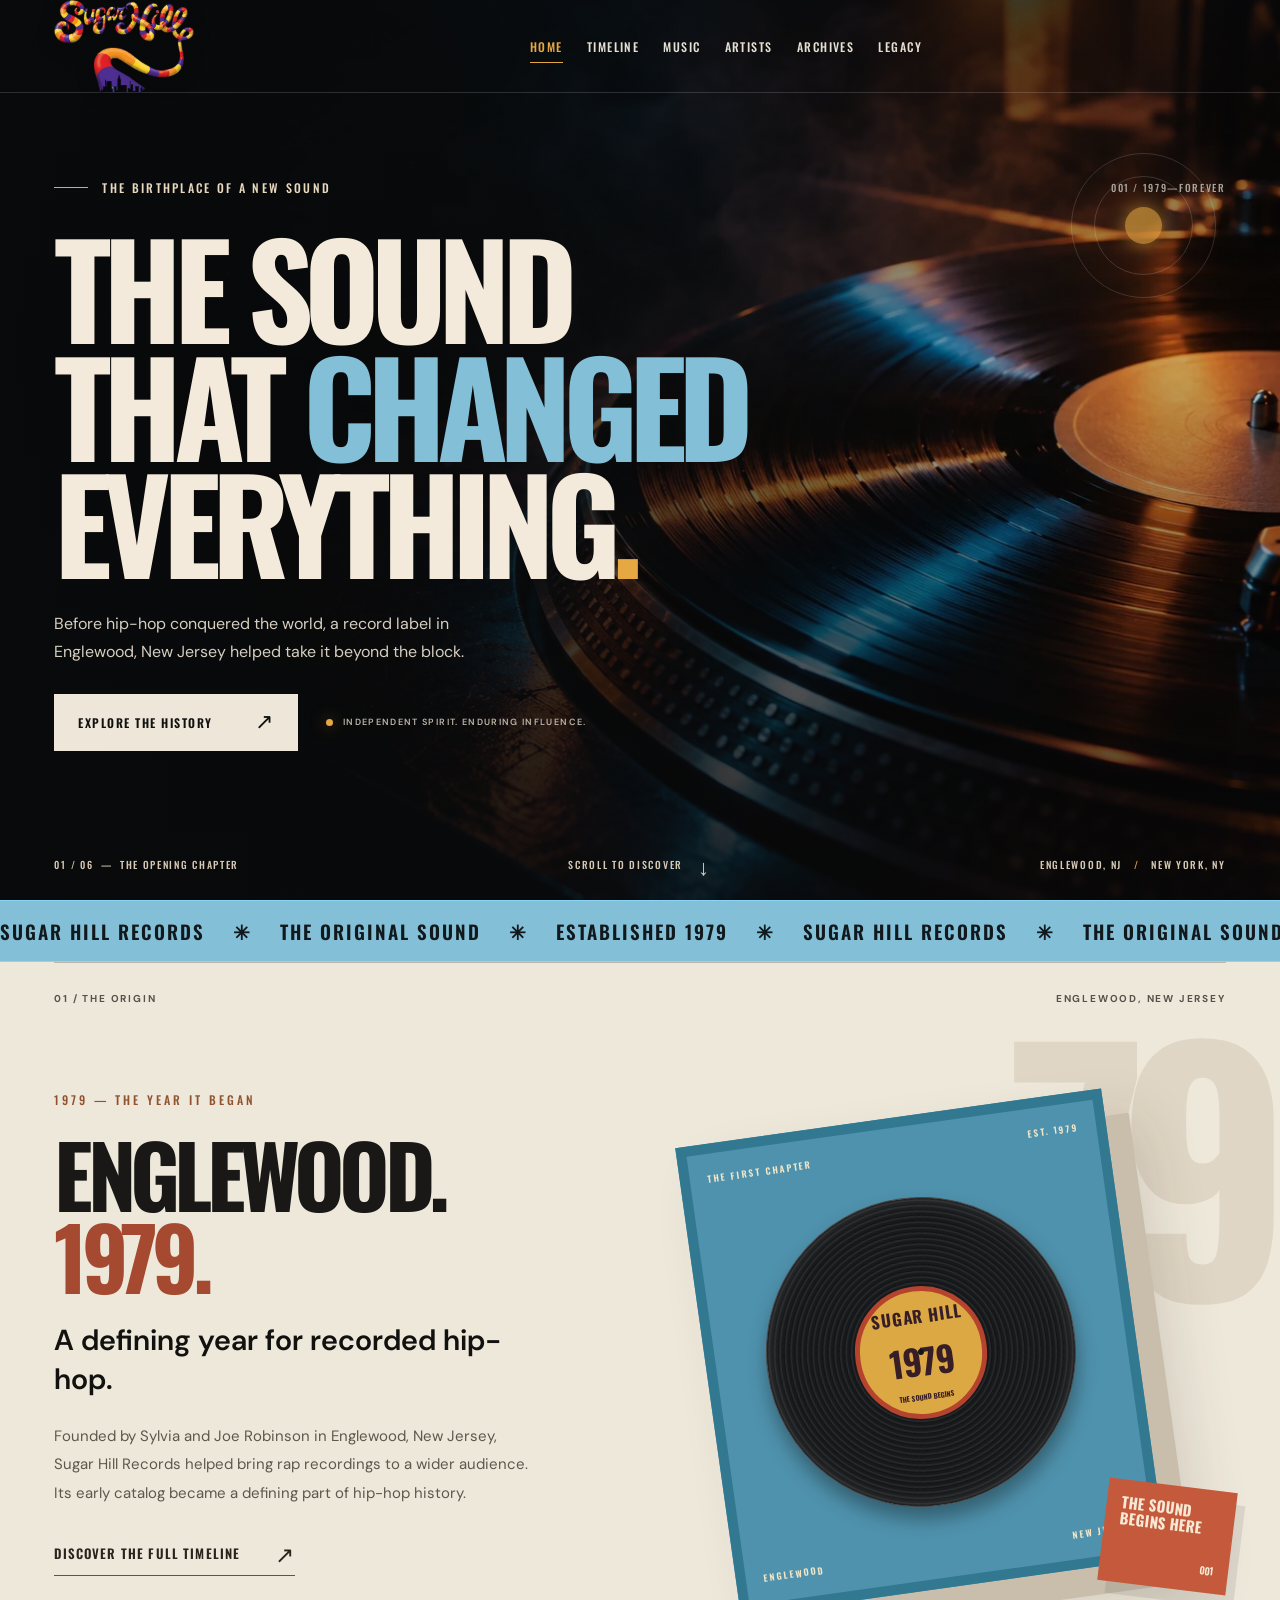
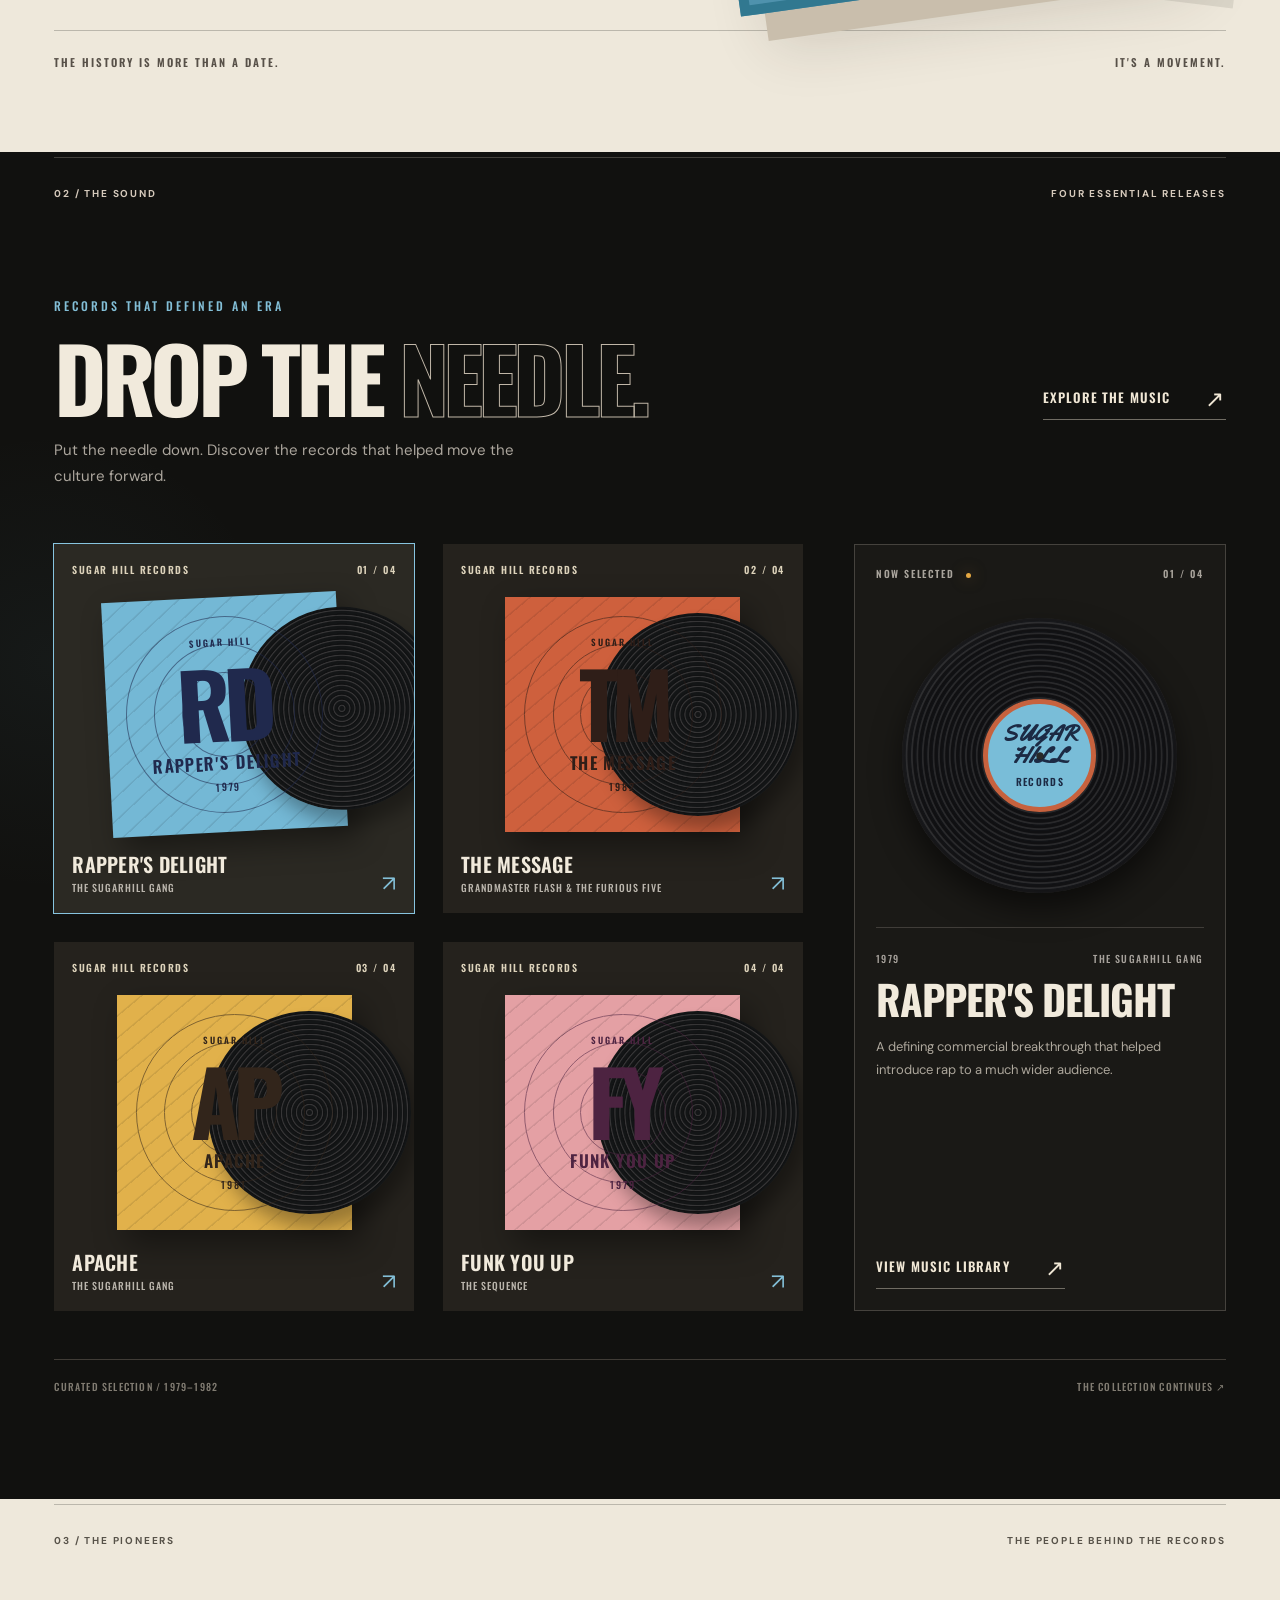
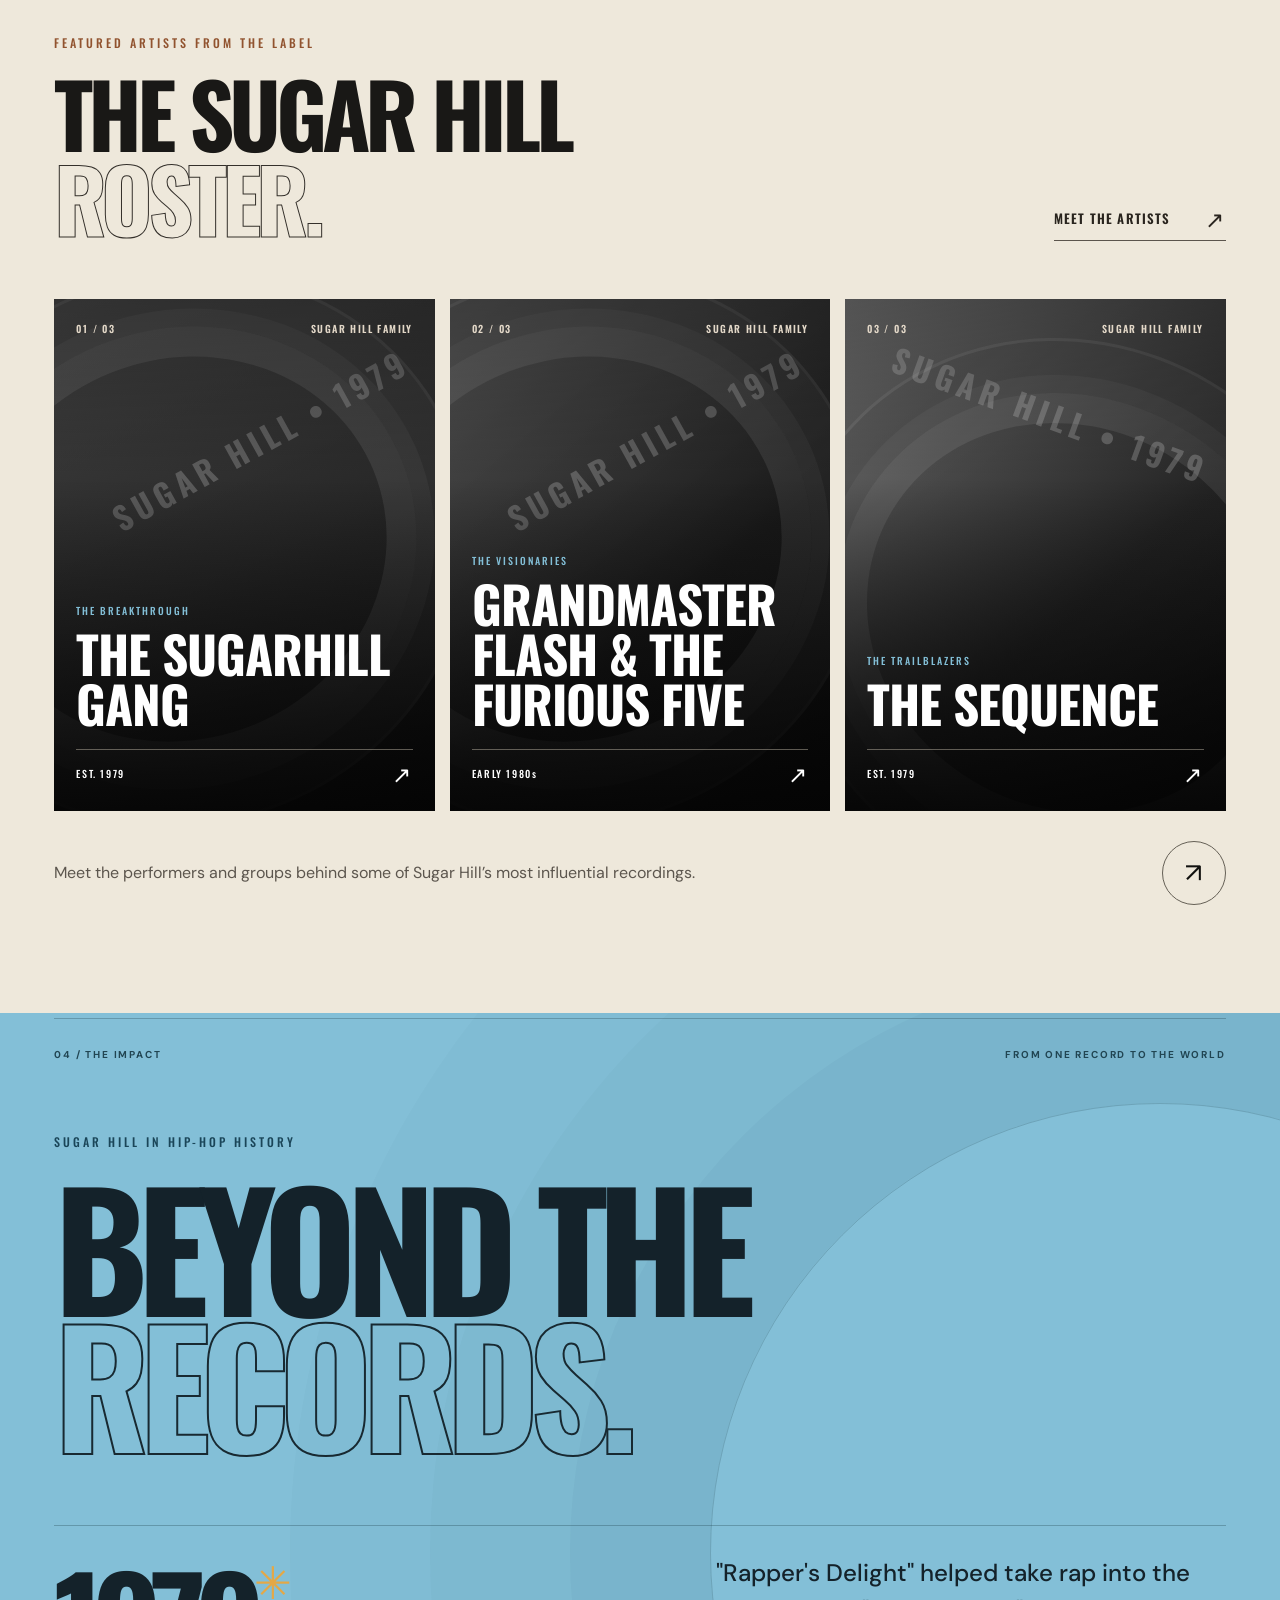
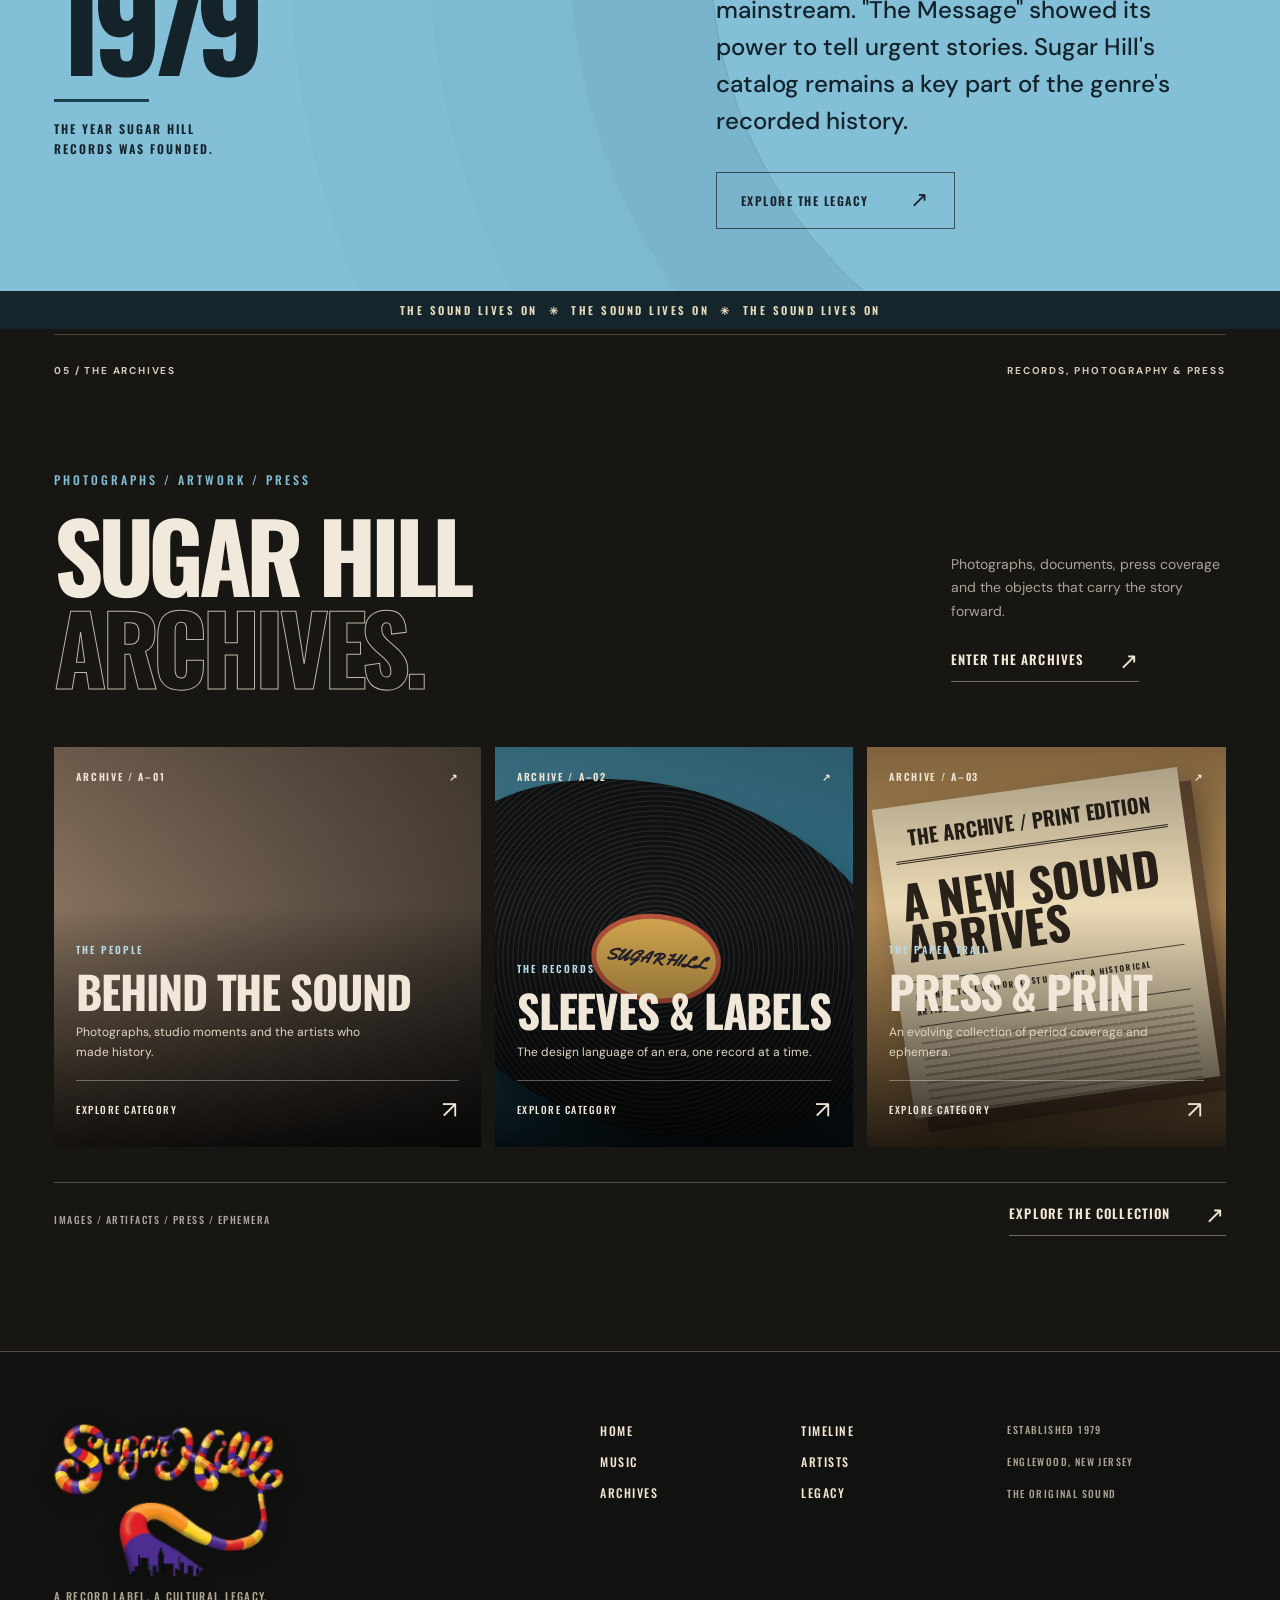
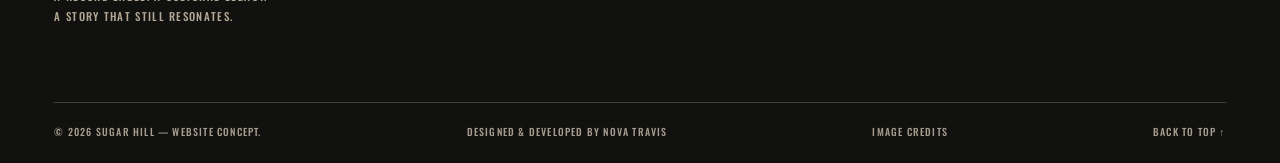
==== commit 9bca51b9: "SHR v1.2" ====
--- a/index.html
+++ b/index.html
@@ -16,7 +16,7 @@
 <body data-page="home" data-root="./">
   <a class="skip-link" href="#main-content">Skip to content</a>
   <header class="site-header" id="site-header">
-    <a href="./" class="brand" aria-label="Sugar Hill Records homepage"><span class="brand-script">Sugar Hill</span><span class="brand-small">R E C O R D S <i></i> 1 9 7 9</span></a>
+    <a href="./" class="brand" aria-label="Sugar Hill Records homepage"><img class="brand-logo" src="assets/images/sugar-hill-records-logo.png" alt="Sugar Hill Records" width="548" height="364" /></a>
     <nav class="desktop-nav" aria-label="Main navigation" id="desktop-nav"></nav>
     <div class="header-actions"><span class="header-edition">THE ORIGINAL SOUND&nbsp; / &nbsp;EST. 1979</span><button class="menu-toggle" id="menu-toggle" aria-expanded="false" aria-controls="mobile-menu" aria-label="Open navigation"><span></span><span></span></button></div>
   </header>
@@ -32,7 +32,7 @@
         <p class="hero-description reveal">Before hip-hop conquered the world, a record label in Englewood, New Jersey helped take it beyond the block.</p>
         <div class="hero-cta-row reveal"><a class="button button-cream" href="timeline/"><span>EXPLORE THE HISTORY</span><span class="button-arrow" aria-hidden="true">↗</span></a><span class="hero-est"><span class="est-dot"></span> INDEPENDENT SPIRIT. ENDURING INFLUENCE.</span></div>
       </div>
-      <div class="hero-bottom container"><span>01 / 07 &nbsp;—&nbsp; THE OPENING CHAPTER</span><a href="#beginning" class="scroll-cue">SCROLL TO DISCOVER <span>↓</span></a><span>ENGLEWOOD, NJ <span class="separator">/</span> NEW YORK, NY</span></div>
+      <div class="hero-bottom container"><span>01 / 06 &nbsp;—&nbsp; THE OPENING CHAPTER</span><a href="#beginning" class="scroll-cue">SCROLL TO DISCOVER <span>↓</span></a><span>ENGLEWOOD, NJ <span class="separator">/</span> NEW YORK, NY</span></div>
     </section>
 
     <!-- INTERSTITIAL TICKER -->
@@ -43,7 +43,7 @@
       <div class="container beginning-inner">
         <div class="chapter-heading reveal"><span class="chapter-num">01 / THE ORIGIN</span><span class="chapter-side">ENGLEWOOD, NEW JERSEY</span></div>
         <div class="beginning-grid">
-          <div class="beginning-copy reveal"><span class="eyebrow eyebrow-dark">1979 — THE YEAR IT BEGAN</span><h2 id="beginning-title" class="display display-dark">IT BEGAN<br />WITH A <span class="underline-brush">BEAT.</span></h2><p class="intro-copy">An idea, a studio, and a sound the world wasn't ready for.</p><p>Founded by Sylvia and Joe Robinson in 1979, Sugar Hill Records helped introduce recorded rap music to a global audience. What began as a bold experiment became an unforgettable chapter in cultural history.</p><a class="text-link dark-link" href="timeline/">DISCOVER THE FULL TIMELINE <span aria-hidden="true">↗</span></a></div>
+          <div class="beginning-copy reveal"><span class="eyebrow eyebrow-dark">1979 — THE YEAR IT BEGAN</span><h2 id="beginning-title" class="display display-dark">ENGLEWOOD.<br /><span class="underline-brush">1979.</span></h2><p class="intro-copy">A defining year for recorded hip-hop.</p><p>Founded by Sylvia and Joe Robinson in Englewood, New Jersey, Sugar Hill Records helped bring rap recordings to a wider audience. Its early catalog became a defining part of hip-hop history.</p><a class="text-link dark-link" href="timeline/">DISCOVER THE FULL TIMELINE <span aria-hidden="true">↗</span></a></div>
           <div class="beginning-art reveal" aria-label="Graphic illustration of Sugar Hill Records 1979 vinyl disc">
             <span class="beginning-giant-year" aria-hidden="true">79</span>
             <div class="origin-graphic"><div class="origin-card-top"><span>THE FIRST CHAPTER</span><span>EST. 1979</span></div><div class="origin-record"><div class="origin-label"><span>SUGAR HILL</span><b>1979</b><small>THE SOUND BEGINS</small><i></i></div></div><div class="origin-card-foot"><span>ENGLEWOOD</span><span>NEW JERSEY</span></div></div>
@@ -72,31 +72,28 @@
     <section class="artists-section section-light" id="the-pioneers" aria-labelledby="artists-title">
       <div class="container">
         <div class="chapter-heading reveal"><span class="chapter-num">03 / THE PIONEERS</span><span class="chapter-side">THE PEOPLE BEHIND THE RECORDS</span></div>
-        <div class="section-title-row title-row-dark reveal"><div><span class="eyebrow eyebrow-dark">MORE THAN MUSIC. A NEW MOVEMENT.</span><h2 id="artists-title" class="display display-dark">THE ONES WHO <span class="type-outline-dark">STARTED IT.</span></h2></div><a href="artists/" class="text-link dark-link">MEET THE ARTISTS <span aria-hidden="true">↗</span></a></div>
+        <div class="section-title-row title-row-dark reveal"><div><span class="eyebrow eyebrow-dark">FEATURED ARTISTS FROM THE LABEL</span><h2 id="artists-title" class="display display-dark">THE SUGAR HILL<br /><span class="type-outline-dark">ROSTER.</span></h2></div><a href="artists/" class="text-link dark-link">MEET THE ARTISTS <span aria-hidden="true">↗</span></a></div>
         <div class="artists-grid" id="artists-grid"></div>
-        <div class="artist-foot reveal"><p>From the first crossover hit to new directions in lyricism and sound, their voices changed what was possible.</p><a href="artists/" class="round-arrow-link" aria-label="Explore all artists">↗</a></div>
+        <div class="artist-foot reveal"><p>Meet the performers and groups behind some of Sugar Hill’s most influential recordings.</p><a href="artists/" class="round-arrow-link" aria-label="Explore all artists">↗</a></div>
       </div>
     </section>
 
     <!-- 05 / IMPACT -->
     <section class="impact-section" id="the-impact" aria-labelledby="impact-title"><div class="impact-rings" aria-hidden="true"></div>
-      <div class="container impact-inner"><div class="chapter-heading reveal"><span class="chapter-num">04 / THE IMPACT</span><span class="chapter-side">FROM ONE RECORD TO THE WORLD</span></div><div class="impact-top"><span class="eyebrow reveal">THE CULTURE WAS NEVER THE SAME</span><h2 id="impact-title" class="impact-title reveal">FROM THE<br /><em>STREETS</em> TO<br />THE <span>WORLD.</span></h2></div>
-      <div class="impact-lower"><div class="impact-stat reveal"><span class="stat-number">1979<span class="stat-star">✳</span></span><span class="stat-line"></span><span>THE YEAR THE SOUND<br />REACHED NEW EARS.</span></div><div class="impact-copy reveal"><p>"Rapper's Delight" helped take rap into the mainstream. "The Message" showed its power to tell urgent stories. Sugar Hill's records became part of hip-hop's foundation—and its influence still echoes.</p><a href="legacy/" class="button button-dark-outline">EXPLORE THE LEGACY <span class="button-arrow" aria-hidden="true">↗</span></a></div></div>
+      <div class="container impact-inner"><div class="chapter-heading reveal"><span class="chapter-num">04 / THE IMPACT</span><span class="chapter-side">FROM ONE RECORD TO THE WORLD</span></div><div class="impact-top"><span class="eyebrow reveal">SUGAR HILL IN HIP-HOP HISTORY</span><h2 id="impact-title" class="impact-title reveal">BEYOND THE<br /><em>RECORDS.</em></h2></div>
+      <div class="impact-lower"><div class="impact-stat reveal"><span class="stat-number">1979<span class="stat-star">✳</span></span><span class="stat-line"></span><span>THE YEAR SUGAR HILL<br />RECORDS WAS FOUNDED.</span></div><div class="impact-copy reveal"><p>"Rapper's Delight" helped take rap into the mainstream. "The Message" showed its power to tell urgent stories. Sugar Hill's catalog remains a key part of the genre's recorded history.</p><a href="legacy/" class="button button-dark-outline">EXPLORE THE LEGACY <span class="button-arrow" aria-hidden="true">↗</span></a></div></div>
       </div>
       <div class="impact-bottom-run" aria-hidden="true">THE SOUND LIVES ON &nbsp;✳&nbsp; THE SOUND LIVES ON &nbsp;✳&nbsp; THE SOUND LIVES ON</div>
     </section>
 
     <!-- 06 / ARCHIVES -->
     <section class="archives-section section-dark" id="the-archives" aria-labelledby="archives-title">
-      <div class="container"><div class="chapter-heading reveal"><span class="chapter-num">05 / THE ARCHIVES</span><span class="chapter-side">PRESERVING THE ORIGINAL STORY</span></div><div class="section-title-row reveal"><div><span class="eyebrow">THE HISTORY BEHIND THE HEADLINES</span><h2 id="archives-title" class="display">PRESERVE<br /><span class="type-outline">THE MOMENT.</span></h2></div><div class="archive-intro"><p>Photographs, documents, press coverage and the objects that carry the story forward.</p><a href="archives/" class="text-link light-link">ENTER THE ARCHIVES <span aria-hidden="true">↗</span></a></div></div>
+      <div class="container"><div class="chapter-heading reveal"><span class="chapter-num">05 / THE ARCHIVES</span><span class="chapter-side">RECORDS, PHOTOGRAPHY & PRESS</span></div><div class="section-title-row reveal"><div><span class="eyebrow">PHOTOGRAPHS / ARTWORK / PRESS</span><h2 id="archives-title" class="display">SUGAR HILL<br /><span class="type-outline">ARCHIVES.</span></h2></div><div class="archive-intro"><p>Photographs, documents, press coverage and the objects that carry the story forward.</p><a href="archives/" class="text-link light-link">ENTER THE ARCHIVES <span aria-hidden="true">↗</span></a></div></div>
       <div class="archive-gallery" id="archive-gallery"></div>
       <div class="archive-bottom reveal"><span>IMAGES / ARTIFACTS / PRESS / EPHEMERA</span><a href="archives/" class="text-link light-link">EXPLORE THE COLLECTION <span aria-hidden="true">↗</span></a></div>
       </div>
     </section>
-
-    <!-- 07 / CLOSING -->
-    <section class="closing-section" id="the-legacy-continues" aria-labelledby="closing-title"><div class="closing-art" aria-hidden="true"></div><div class="container closing-content"><div class="chapter-heading reveal"><span class="chapter-num">06 / THE NEXT CHAPTER</span><span class="chapter-side">THE LEGACY CONTINUES</span></div><div class="closing-center reveal"><span class="eyebrow">THE RECORD NEVER STOPS</span><h2 id="closing-title">STILL<br /><em>SPINNING.</em></h2><p>The moment became a movement. The movement became a legacy.</p><a href="timeline/" class="button button-cream"><span>DISCOVER THE STORY</span><span class="button-arrow" aria-hidden="true">↗</span></a></div><span class="closing-mini">SINCE 1979 &nbsp;—&nbsp; ALWAYS IN MOTION</span></div></section>
   </main>
-  <footer class="site-footer"><div class="container footer-top"><div><a href="./" class="brand footer-brand" aria-label="Sugar Hill Records home"><span class="brand-script">Sugar Hill</span><span class="brand-small">R E C O R D S <i></i> 1 9 7 9</span></a><p>A RECORD LABEL. A CULTURAL LEGACY.<br />A STORY THAT STILL RESONATES.</p></div><div class="footer-links" id="footer-nav" aria-label="Footer navigation"></div><div class="footer-meta"><span>ESTABLISHED 1979</span><span>ENGLEWOOD, NEW JERSEY</span><span>THE ORIGINAL SOUND</span></div></div><div class="container footer-bottom"><span>© <span id="current-year"></span> SUGAR HILL — WEBSITE CONCEPT.</span><span>DESIGNED & DEVELOPED BY <a href="https://novatravis.com/" target="_blank" rel="noopener noreferrer">NOVA TRAVIS</a></span><a class="credits-link" href="./credits/">IMAGE CREDITS</a><a href="#top" class="back-to-top">BACK TO TOP ↑</a></div></footer>
+  <footer class="site-footer"><div class="container footer-top"><div><a href="./" class="brand footer-brand" aria-label="Sugar Hill Records home"><img class="brand-logo" src="assets/images/sugar-hill-records-logo.png" alt="Sugar Hill Records" width="548" height="364" /></a><p>A RECORD LABEL. A CULTURAL LEGACY.<br />A STORY THAT STILL RESONATES.</p></div><div class="footer-links" id="footer-nav" aria-label="Footer navigation"></div><div class="footer-meta"><span>ESTABLISHED 1979</span><span>ENGLEWOOD, NEW JERSEY</span><span>THE ORIGINAL SOUND</span></div></div><div class="container footer-bottom"><span>© <span id="current-year"></span> SUGAR HILL — WEBSITE CONCEPT.</span><span>DESIGNED & DEVELOPED BY <a href="https://novatravis.com/" target="_blank" rel="noopener noreferrer">NOVA TRAVIS</a></span><a class="credits-link" href="./credits/">IMAGE CREDITS</a><a href="#top" class="back-to-top">BACK TO TOP ↑</a></div></footer>
 </body>
 </html>
--- a/style.css
+++ b/style.css
@@ -1,4 +1,4 @@
-/* SUGAR HILL / V1 — NOVA TRAVIS */
+/* SUGAR HILL / V1.2 — NOVA TRAVIS */
 :root{--night:#11110f;--night-2:#191916;--paper:#eee8db;--paper-2:#e3dccd;--cream:#f1eadc;--muted:#b4ae9f;--blue:#83bfd7;--gold:#e5a842;--burnt:#b65133;--electric:#70b8dc;--line-dark:rgba(243,235,217,.22);--line-light:rgba(26,25,23,.24);--oswald:'Oswald','Arial Narrow',Impact,sans-serif;--display:'Archivo Black',Impact,Haettenschweiler,sans-serif;--body:'DM Sans',Arial,Helvetica,sans-serif;--script:'Yellowtail','Brush Script MT',cursive;--content:1400px;--pad:clamp(22px,4.25vw,74px)}
 *,*::before,*::after{box-sizing:border-box}html{scroll-behavior:smooth}body{margin:0;background:var(--night);color:var(--cream);font-family:var(--body);-webkit-font-smoothing:antialiased;overflow-x:hidden}body.no-scroll{overflow:hidden}body,button,a{ -webkit-tap-highlight-color:transparent }a{color:inherit;text-decoration:none}button{font:inherit}button,a{-webkit-touch-callout:none}button:focus-visible,a:focus-visible{outline:2px solid var(--blue);outline-offset:5px}img{max-width:100%;display:block}h1,h2,h3,p{margin:0}::selection{background:var(--gold);color:var(--night)}.container{width:min(100% - var(--pad)*2,var(--content));margin-inline:auto}.skip-link{position:fixed;top:-100px;left:16px;z-index:9000;padding:12px 18px;background:var(--cream);color:var(--night)}.skip-link:focus{top:12px}.site-header{height:93px;padding-inline:var(--pad);display:flex;align-items:center;gap:34px;justify-content:space-between;position:absolute;inset:0 0 auto;z-index:400;border-bottom:1px solid rgba(255,255,255,.15);transition:background .3s,box-shadow .3s,height .3s}.site-header.is-scrolled{position:fixed;height:76px;background:rgba(17,17,15,.94);box-shadow:0 12px 36px rgba(0,0,0,.18);backdrop-filter:blur(18px);-webkit-backdrop-filter:blur(18px)}.brand{width:200px;flex-shrink:0;display:flex;flex-direction:column;align-items:flex-start;line-height:1;transform:rotate(-3deg);transition:transform .2s}.brand:hover{transform:rotate(-1deg)}.brand-script{font-family:var(--script);font-size:37px;color:#fff3d5;letter-spacing:-1.4px;white-space:nowrap;text-shadow:0 1px 12px rgba(228,174,80,.2)}.brand-small{margin:4px 0 0 9px;font-size:8px;letter-spacing:2.3px;font-weight:700;color:#d7c29c;transform:rotate(3deg);white-space:nowrap}.brand-small i{display:inline-block;width:3px;height:3px;border-radius:50%;background:var(--gold);vertical-align:middle}.desktop-nav{display:flex;align-items:center;gap:clamp(16px,2.4vw,37px);margin-left:auto}.desktop-nav a{font-family:var(--oswald);font-size:12px;font-weight:500;letter-spacing:1.45px;text-transform:uppercase;color:#e5e0d3;position:relative;padding:17px 0;white-space:nowrap;transition:color .2s}.desktop-nav a::after{content:"";position:absolute;bottom:9px;left:0;width:0;height:1px;background:var(--gold);transition:width .22s}.desktop-nav a:hover,.desktop-nav a[aria-current=page]{color:var(--gold)}.desktop-nav a:hover::after,.desktop-nav a[aria-current=page]::after{width:100%}.header-actions{display:flex;align-items:center;gap:20px;margin-left:auto}.header-edition{font-size:9px;font-weight:600;letter-spacing:1.5px;color:#a8a59c;white-space:nowrap}.menu-toggle{display:none;width:43px;height:43px;border:1px solid rgba(255,255,255,.36);background:transparent;padding:12px 9px;cursor:pointer;z-index:420;position:relative}.menu-toggle span{display:block;height:1.5px;width:100%;background:var(--cream);transition:transform .28s,translate .28s;margin:5px 0}.menu-toggle.is-open span:first-child{transform:translateY(3.5px) rotate(45deg)}.menu-toggle.is-open span:last-child{transform:translateY(-3.5px) rotate(-45deg)}.mobile-menu{display:none}.eyebrow{font-family:var(--oswald);font-size:12px;line-height:1.3;letter-spacing:3px;font-weight:500;color:var(--blue)}.eyebrow-dark{color:#91532f}.display{font-family:var(--oswald);font-weight:700;font-size:clamp(54px,7vw,115px);letter-spacing:-.058em;line-height:.96;text-transform:uppercase}.display-dark{color:#191816}.type-outline{-webkit-text-stroke:1px #c1b7a8;color:transparent}.type-outline-dark{-webkit-text-stroke:1px #34302b;color:transparent}.chapter-heading{display:flex;justify-content:space-between;align-items:center;padding-top:29px;margin-bottom:70px;border-top:1px solid var(--line-dark)}.chapter-num,.chapter-side{font-size:10px;letter-spacing:1.8px;font-weight:700;color:#d6cabc;text-transform:uppercase}.section-light .chapter-heading{border-color:var(--line-light)}.section-light .chapter-num,.section-light .chapter-side{color:#575249}.section-title-row{display:flex;justify-content:space-between;gap:30px;align-items:end;margin-bottom:18px}.section-title-row h2{margin-top:18px}.text-link{font-family:var(--oswald);font-size:13px;letter-spacing:1.15px;font-weight:600;white-space:nowrap;display:inline-flex;align-items:center;gap:35px;border-bottom:1px solid;padding:0 0 12px;transition:gap .25s,color .25s}.text-link:hover{gap:50px}.text-link span{font-size:23px;line-height:10px;font-weight:400}.dark-link{color:#29241e;border-color:#5b554d}.light-link{color:#f0e7d5;border-color:#706c63}.light-link:hover{color:var(--blue)}.dark-link:hover{color:#91532f}.button{height:57px;min-width:232px;padding:0 20px 0 24px;display:inline-flex;align-items:center;justify-content:space-between;gap:38px;font-family:var(--oswald);letter-spacing:1.5px;font-size:12px;font-weight:600;transition:background .2s,color .2s,transform .2s}.button:hover{transform:translateY(-3px)}.button-arrow{display:grid;place-items:center;width:27px;height:27px;font-size:22px;line-height:1;font-family:Arial,sans-serif;font-weight:400}.button-cream{color:var(--night);background:#eee7d9}.button-cream:hover{background:var(--blue)}.button-dark-outline{border:1px solid rgba(19,24,25,.65);color:#17232b}.button-dark-outline:hover{background:#17232b;color:#f1e9db}.section-dark{background:var(--night);color:var(--cream)}.section-light{background:var(--paper);color:var(--night)}.reveal{opacity:1;transform:translateY(0)}.js-enabled .reveal:not(.is-visible){opacity:0;transform:translateY(23px)}.js-enabled .reveal{transition:opacity .75s ease,transform .75s cubic-bezier(.2,.65,.25,1)}.js-enabled .reveal.is-visible{opacity:1;transform:translateY(0)}
 /* 01 / HERO */
@@ -36,3 +36,35 @@
 .artist-sequence .artist-photo-fallback{background:linear-gradient(140deg,#5a7776 0%,#222c31 60%,#151618)}
 .artist-sequence .artist-photo-fallback:before{transform:rotate(31deg) translate(25%,2%)}
 .artist-sequence .artist-photo-fallback:after{transform:rotate(20deg);top:18%}
+
+/* V1.2 / TYPOGRAPHIC FIT for the cleaner editorial headlines */
+.beginning-copy .display { font-size:clamp(62px,6.75vw,105px); }
+@media (max-width:850px) {
+  .beginning-copy .display { font-size:clamp(58px,10vw,88px); }
+}
+@media (max-width:500px) {
+  .beginning-copy .display { font-size:clamp(53px,13vw,66px); }
+  .impact-title { font-size:clamp(63px,13vw,85px); }
+}
+/* V1.2 / CLIENT-APPROVED IDENTITY — transparent official Sugar Hill logo
+   Use the original multicolor artwork without recoloring or flattening. */
+.brand { width:172px; height:93px; display:flex; flex-direction:row; align-items:center; justify-content:flex-start; transform:none; flex-shrink:0; }
+.brand:hover { transform:translateY(-2px); }
+.brand-logo { width:100%; height:100%; object-fit:contain; object-position:left center; display:block; filter:drop-shadow(0 4px 9px rgba(0,0,0,.24)); }
+.site-header.is-scrolled .brand { height:76px; width:148px; }
+.footer-brand { width:230px; height:157px; }
+.footer-brand .brand-logo { object-position:left center; }
+.footer-top p { margin-top:8px; }
+@media (max-width:1080px) {
+  .brand { width:148px; height:87px; }
+  .site-header.is-scrolled .brand { width:130px; height:72px; }
+}
+@media (max-width:850px) {
+  .brand { width:136px; height:78px; }
+  .site-header.is-scrolled .brand { width:125px; height:69px; }
+  .footer-brand { width:215px; height:146px; }
+}
+@media (max-width:390px) {
+  .brand { width:125px; height:74px; }
+  .site-header.is-scrolled .brand { width:118px; height:65px; }
+}
